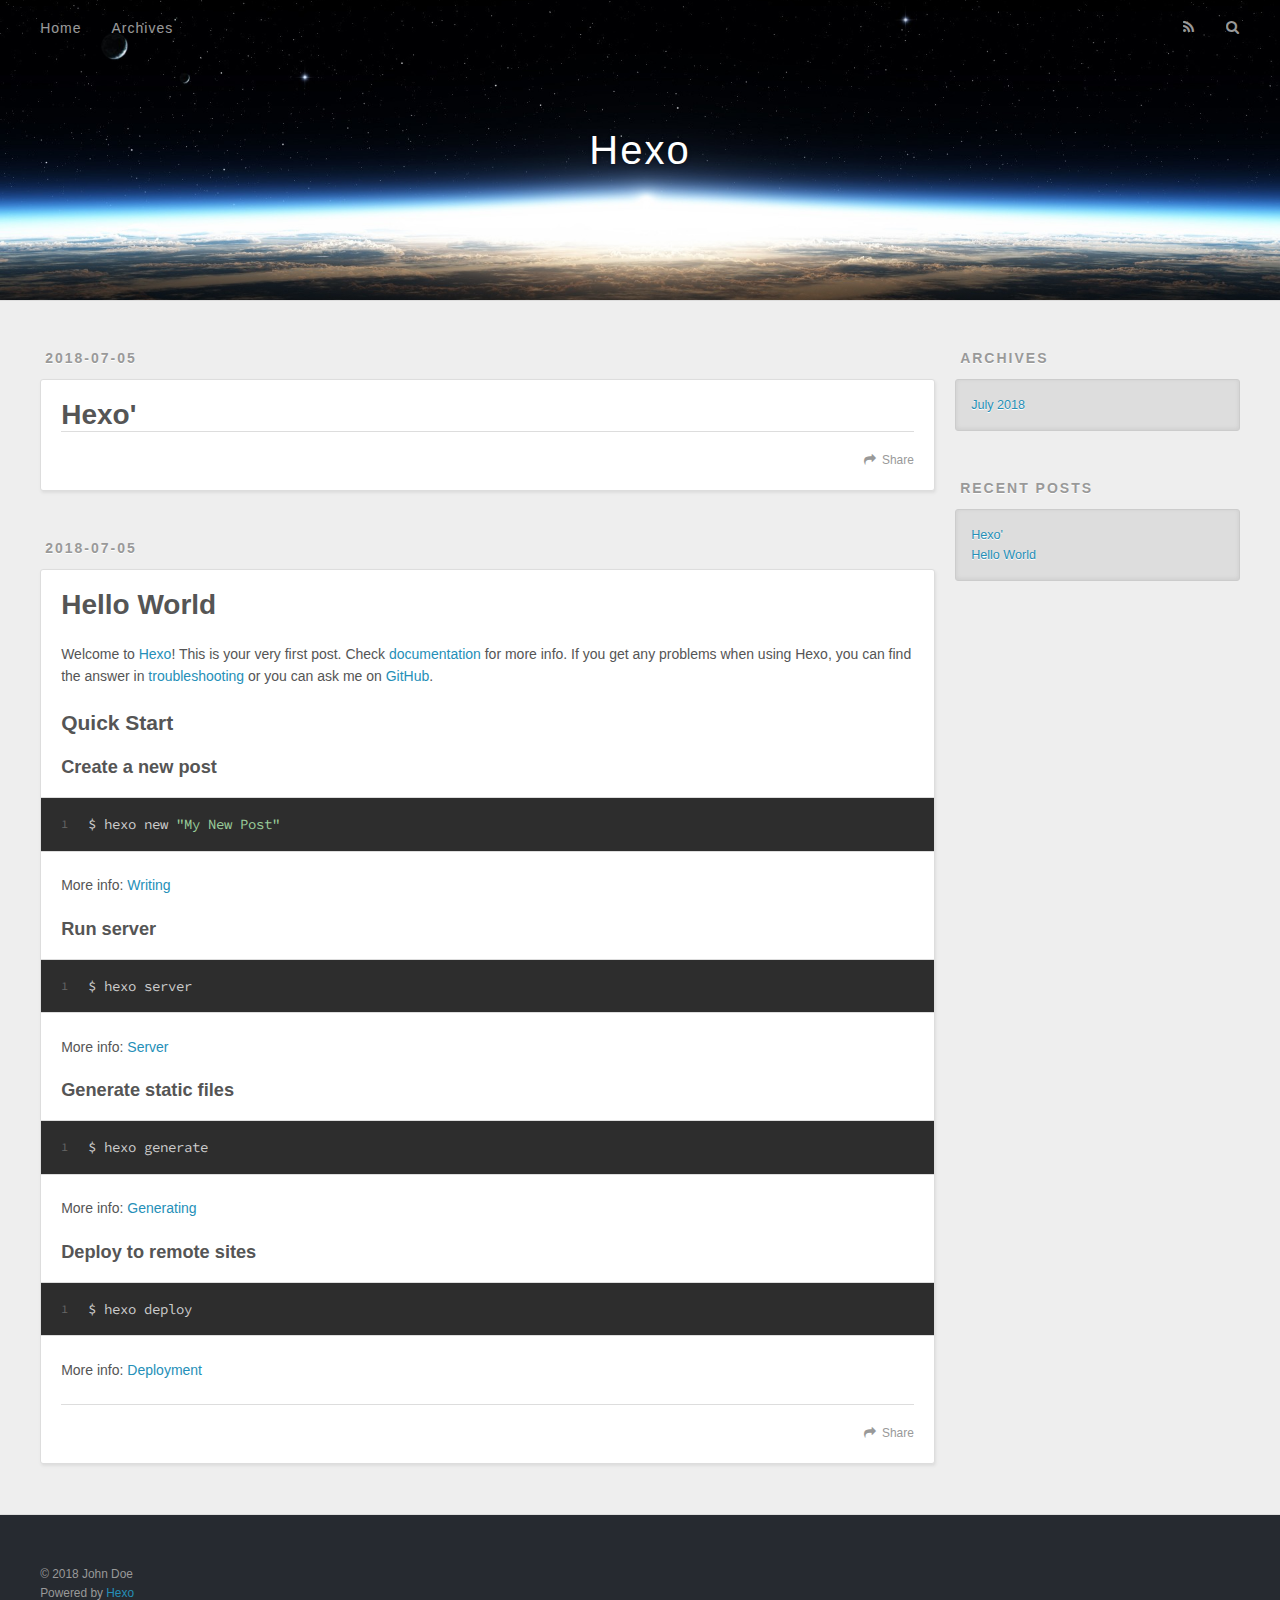
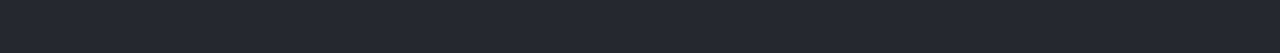
==== index.html @ 0a13721b "Site updated: 2018-07-05 21:11:18" ====
<!DOCTYPE html>
<html>
<head>
  <meta charset="utf-8">
  

  
  <title>Hexo</title>
  <meta name="viewport" content="width=device-width, initial-scale=1, maximum-scale=1">
  <meta property="og:type" content="website">
<meta property="og:title" content="Hexo">
<meta property="og:url" content="http://yoursite.com/index.html">
<meta property="og:site_name" content="Hexo">
<meta property="og:locale" content="default">
<meta name="twitter:card" content="summary">
<meta name="twitter:title" content="Hexo">
  
    <link rel="alternate" href="/atom.xml" title="Hexo" type="application/atom+xml">
  
  
    <link rel="icon" href="/favicon.png">
  
  
    <link href="//fonts.googleapis.com/css?family=Source+Code+Pro" rel="stylesheet" type="text/css">
  
  <link rel="stylesheet" href="/css/style.css">
</head>

<body>
  <div id="container">
    <div id="wrap">
      <header id="header">
  <div id="banner"></div>
  <div id="header-outer" class="outer">
    <div id="header-title" class="inner">
      <h1 id="logo-wrap">
        <a href="/" id="logo">Hexo</a>
      </h1>
      
    </div>
    <div id="header-inner" class="inner">
      <nav id="main-nav">
        <a id="main-nav-toggle" class="nav-icon"></a>
        
          <a class="main-nav-link" href="/">Home</a>
        
          <a class="main-nav-link" href="/archives">Archives</a>
        
      </nav>
      <nav id="sub-nav">
        
          <a id="nav-rss-link" class="nav-icon" href="/atom.xml" title="RSS Feed"></a>
        
        <a id="nav-search-btn" class="nav-icon" title="Search"></a>
      </nav>
      <div id="search-form-wrap">
        <form action="//google.com/search" method="get" accept-charset="UTF-8" class="search-form"><input type="search" name="q" class="search-form-input" placeholder="Search"><button type="submit" class="search-form-submit">&#xF002;</button><input type="hidden" name="sitesearch" value="http://yoursite.com"></form>
      </div>
    </div>
  </div>
</header>
      <div class="outer">
        <section id="main">
  
    <article id="post-Hexo" class="article article-type-post" itemscope itemprop="blogPost">
  <div class="article-meta">
    <a href="/2018/07/05/Hexo/" class="article-date">
  <time datetime="2018-07-05T13:09:46.000Z" itemprop="datePublished">2018-07-05</time>
</a>
    
  </div>
  <div class="article-inner">
    
    
      <header class="article-header">
        
  
    <h1 itemprop="name">
      <a class="article-title" href="/2018/07/05/Hexo/">Hexo&#39;</a>
    </h1>
  

      </header>
    
    <div class="article-entry" itemprop="articleBody">
      
        
      
    </div>
    <footer class="article-footer">
      <a data-url="http://yoursite.com/2018/07/05/Hexo/" data-id="cjj8kkvcy0000gov7u6eir38h" class="article-share-link">Share</a>
      
      
    </footer>
  </div>
  
</article>


  
    <article id="post-hello-world" class="article article-type-post" itemscope itemprop="blogPost">
  <div class="article-meta">
    <a href="/2018/07/05/hello-world/" class="article-date">
  <time datetime="2018-07-05T12:55:35.483Z" itemprop="datePublished">2018-07-05</time>
</a>
    
  </div>
  <div class="article-inner">
    
    
      <header class="article-header">
        
  
    <h1 itemprop="name">
      <a class="article-title" href="/2018/07/05/hello-world/">Hello World</a>
    </h1>
  

      </header>
    
    <div class="article-entry" itemprop="articleBody">
      
        <p>Welcome to <a href="https://hexo.io/" target="_blank" rel="noopener">Hexo</a>! This is your very first post. Check <a href="https://hexo.io/docs/" target="_blank" rel="noopener">documentation</a> for more info. If you get any problems when using Hexo, you can find the answer in <a href="https://hexo.io/docs/troubleshooting.html" target="_blank" rel="noopener">troubleshooting</a> or you can ask me on <a href="https://github.com/hexojs/hexo/issues" target="_blank" rel="noopener">GitHub</a>.</p>
<h2 id="Quick-Start"><a href="#Quick-Start" class="headerlink" title="Quick Start"></a>Quick Start</h2><h3 id="Create-a-new-post"><a href="#Create-a-new-post" class="headerlink" title="Create a new post"></a>Create a new post</h3><figure class="highlight bash"><table><tr><td class="gutter"><pre><span class="line">1</span><br></pre></td><td class="code"><pre><span class="line">$ hexo new <span class="string">"My New Post"</span></span><br></pre></td></tr></table></figure>
<p>More info: <a href="https://hexo.io/docs/writing.html" target="_blank" rel="noopener">Writing</a></p>
<h3 id="Run-server"><a href="#Run-server" class="headerlink" title="Run server"></a>Run server</h3><figure class="highlight bash"><table><tr><td class="gutter"><pre><span class="line">1</span><br></pre></td><td class="code"><pre><span class="line">$ hexo server</span><br></pre></td></tr></table></figure>
<p>More info: <a href="https://hexo.io/docs/server.html" target="_blank" rel="noopener">Server</a></p>
<h3 id="Generate-static-files"><a href="#Generate-static-files" class="headerlink" title="Generate static files"></a>Generate static files</h3><figure class="highlight bash"><table><tr><td class="gutter"><pre><span class="line">1</span><br></pre></td><td class="code"><pre><span class="line">$ hexo generate</span><br></pre></td></tr></table></figure>
<p>More info: <a href="https://hexo.io/docs/generating.html" target="_blank" rel="noopener">Generating</a></p>
<h3 id="Deploy-to-remote-sites"><a href="#Deploy-to-remote-sites" class="headerlink" title="Deploy to remote sites"></a>Deploy to remote sites</h3><figure class="highlight bash"><table><tr><td class="gutter"><pre><span class="line">1</span><br></pre></td><td class="code"><pre><span class="line">$ hexo deploy</span><br></pre></td></tr></table></figure>
<p>More info: <a href="https://hexo.io/docs/deployment.html" target="_blank" rel="noopener">Deployment</a></p>

      
    </div>
    <footer class="article-footer">
      <a data-url="http://yoursite.com/2018/07/05/hello-world/" data-id="cjj8kkvd20001gov7nz9idw4c" class="article-share-link">Share</a>
      
      
    </footer>
  </div>
  
</article>


  


</section>
        
          <aside id="sidebar">
  
    

  
    

  
    
  
    
  <div class="widget-wrap">
    <h3 class="widget-title">Archives</h3>
    <div class="widget">
      <ul class="archive-list"><li class="archive-list-item"><a class="archive-list-link" href="/archives/2018/07/">July 2018</a></li></ul>
    </div>
  </div>


  
    
  <div class="widget-wrap">
    <h3 class="widget-title">Recent Posts</h3>
    <div class="widget">
      <ul>
        
          <li>
            <a href="/2018/07/05/Hexo/">Hexo&#39;</a>
          </li>
        
          <li>
            <a href="/2018/07/05/hello-world/">Hello World</a>
          </li>
        
      </ul>
    </div>
  </div>

  
</aside>
        
      </div>
      <footer id="footer">
  
  <div class="outer">
    <div id="footer-info" class="inner">
      &copy; 2018 John Doe<br>
      Powered by <a href="http://hexo.io/" target="_blank">Hexo</a>
    </div>
  </div>
</footer>
    </div>
    <nav id="mobile-nav">
  
    <a href="/" class="mobile-nav-link">Home</a>
  
    <a href="/archives" class="mobile-nav-link">Archives</a>
  
</nav>
    

<script src="//ajax.googleapis.com/ajax/libs/jquery/2.0.3/jquery.min.js"></script>


  <link rel="stylesheet" href="/fancybox/jquery.fancybox.css">
  <script src="/fancybox/jquery.fancybox.pack.js"></script>


<script src="/js/script.js"></script>



  </div>
</body>
</html>
---- css/style.css ----
body {
  width: 100%;
}
body:before,
body:after {
  content: "";
  display: table;
}
body:after {
  clear: both;
}
html,
body,
div,
span,
applet,
object,
iframe,
h1,
h2,
h3,
h4,
h5,
h6,
p,
blockquote,
pre,
a,
abbr,
acronym,
address,
big,
cite,
code,
del,
dfn,
em,
img,
ins,
kbd,
q,
s,
samp,
small,
strike,
strong,
sub,
sup,
tt,
var,
dl,
dt,
dd,
ol,
ul,
li,
fieldset,
form,
label,
legend,
table,
caption,
tbody,
tfoot,
thead,
tr,
th,
td {
  margin: 0;
  padding: 0;
  border: 0;
  outline: 0;
  font-weight: inherit;
  font-style: inherit;
  font-family: inherit;
  font-size: 100%;
  vertical-align: baseline;
}
body {
  line-height: 1;
  color: #000;
  background: #fff;
}
ol,
ul {
  list-style: none;
}
table {
  border-collapse: separate;
  border-spacing: 0;
  vertical-align: middle;
}
caption,
th,
td {
  text-align: left;
  font-weight: normal;
  vertical-align: middle;
}
a img {
  border: none;
}
input,
button {
  margin: 0;
  padding: 0;
}
input::-moz-focus-inner,
button::-moz-focus-inner {
  border: 0;
  padding: 0;
}
@font-face {
  font-family: FontAwesome;
  font-style: normal;
  font-weight: normal;
  src: url("fonts/fontawesome-webfont.eot?v=#4.0.3");
  src: url("fonts/fontawesome-webfont.eot?#iefix&v=#4.0.3") format("embedded-opentype"), url("fonts/fontawesome-webfont.woff?v=#4.0.3") format("woff"), url("fonts/fontawesome-webfont.ttf?v=#4.0.3") format("truetype"), url("fonts/fontawesome-webfont.svg#fontawesomeregular?v=#4.0.3") format("svg");
}
html,
body,
#container {
  height: 100%;
}
body {
  background: #eee;
  font: 14px -apple-system, BlinkMacSystemFont, "Segoe UI", "Roboto", "Oxygen", "Ubuntu", "Cantarell", "Fira Sans", "Droid Sans", "Helvetica Neue", sans-serif;
  -webkit-text-size-adjust: 100%;
}
.outer {
  max-width: 1220px;
  margin: 0 auto;
  padding: 0 20px;
}
.outer:before,
.outer:after {
  content: "";
  display: table;
}
.outer:after {
  clear: both;
}
.inner {
  display: inline;
  float: left;
  width: 98.33333333333333%;
  margin: 0 0.833333333333333%;
}
.left,
.alignleft {
  float: left;
}
.right,
.alignright {
  float: right;
}
.clear {
  clear: both;
}
#container {
  position: relative;
}
.mobile-nav-on {
  overflow: hidden;
}
#wrap {
  height: 100%;
  width: 100%;
  position: absolute;
  top: 0;
  left: 0;
  -webkit-transition: 0.2s ease-out;
  -moz-transition: 0.2s ease-out;
  -ms-transition: 0.2s ease-out;
  transition: 0.2s ease-out;
  z-index: 1;
  background: #eee;
}
.mobile-nav-on #wrap {
  left: 280px;
}
@media screen and (min-width: 768px) {
  #main {
    display: inline;
    float: left;
    width: 73.33333333333333%;
    margin: 0 0.833333333333333%;
  }
}
.article-date,
.article-category-link,
.archive-year,
.widget-title {
  text-decoration: none;
  text-transform: uppercase;
  letter-spacing: 2px;
  color: #999;
  margin-bottom: 1em;
  margin-left: 5px;
  line-height: 1em;
  text-shadow: 0 1px #fff;
  font-weight: bold;
}
.article-inner,
.archive-article-inner {
  background: #fff;
  -webkit-box-shadow: 1px 2px 3px #ddd;
  box-shadow: 1px 2px 3px #ddd;
  border: 1px solid #ddd;
  border-radius: 3px;
}
.article-entry h1,
.widget h1 {
  font-size: 2em;
}
.article-entry h2,
.widget h2 {
  font-size: 1.5em;
}
.article-entry h3,
.widget h3 {
  font-size: 1.3em;
}
.article-entry h4,
.widget h4 {
  font-size: 1.2em;
}
.article-entry h5,
.widget h5 {
  font-size: 1em;
}
.article-entry h6,
.widget h6 {
  font-size: 1em;
  color: #999;
}
.article-entry hr,
.widget hr {
  border: 1px dashed #ddd;
}
.article-entry strong,
.widget strong {
  font-weight: bold;
}
.article-entry em,
.widget em,
.article-entry cite,
.widget cite {
  font-style: italic;
}
.article-entry sup,
.widget sup,
.article-entry sub,
.widget sub {
  font-size: 0.75em;
  line-height: 0;
  position: relative;
  vertical-align: baseline;
}
.article-entry sup,
.widget sup {
  top: -0.5em;
}
.article-entry sub,
.widget sub {
  bottom: -0.2em;
}
.article-entry small,
.widget small {
  font-size: 0.85em;
}
.article-entry acronym,
.widget acronym,
.article-entry abbr,
.widget abbr {
  border-bottom: 1px dotted;
}
.article-entry ul,
.widget ul,
.article-entry ol,
.widget ol,
.article-entry dl,
.widget dl {
  margin: 0 20px;
  line-height: 1.6em;
}
.article-entry ul ul,
.widget ul ul,
.article-entry ol ul,
.widget ol ul,
.article-entry ul ol,
.widget ul ol,
.article-entry ol ol,
.widget ol ol {
  margin-top: 0;
  margin-bottom: 0;
}
.article-entry ul,
.widget ul {
  list-style: disc;
}
.article-entry ol,
.widget ol {
  list-style: decimal;
}
.article-entry dt,
.widget dt {
  font-weight: bold;
}
#header {
  height: 300px;
  position: relative;
  border-bottom: 1px solid #ddd;
}
#header:before,
#header:after {
  content: "";
  position: absolute;
  left: 0;
  right: 0;
  height: 40px;
}
#header:before {
  top: 0;
  background: -webkit-linear-gradient(rgba(0,0,0,0.2), transparent);
  background: -moz-linear-gradient(rgba(0,0,0,0.2), transparent);
  background: -ms-linear-gradient(rgba(0,0,0,0.2), transparent);
  background: linear-gradient(rgba(0,0,0,0.2), transparent);
}
#header:after {
  bottom: 0;
  background: -webkit-linear-gradient(transparent, rgba(0,0,0,0.2));
  background: -moz-linear-gradient(transparent, rgba(0,0,0,0.2));
  background: -ms-linear-gradient(transparent, rgba(0,0,0,0.2));
  background: linear-gradient(transparent, rgba(0,0,0,0.2));
}
#header-outer {
  height: 100%;
  position: relative;
}
#header-inner {
  position: relative;
  overflow: hidden;
}
#banner {
  position: absolute;
  top: 0;
  left: 0;
  width: 100%;
  height: 100%;
  background: url("images/banner.jpg") center #000;
  -webkit-background-size: cover;
  -moz-background-size: cover;
  background-size: cover;
  z-index: -1;
}
#header-title {
  text-align: center;
  height: 40px;
  position: absolute;
  top: 50%;
  left: 0;
  margin-top: -20px;
}
#logo,
#subtitle {
  text-decoration: none;
  color: #fff;
  font-weight: 300;
  text-shadow: 0 1px 4px rgba(0,0,0,0.3);
}
#logo {
  font-size: 40px;
  line-height: 40px;
  letter-spacing: 2px;
}
#subtitle {
  font-size: 16px;
  line-height: 16px;
  letter-spacing: 1px;
}
#subtitle-wrap {
  margin-top: 16px;
}
#main-nav {
  float: left;
  margin-left: -15px;
}
.nav-icon,
.main-nav-link {
  float: left;
  color: #fff;
  opacity: 0.6;
  text-decoration: none;
  text-shadow: 0 1px rgba(0,0,0,0.2);
  -webkit-transition: opacity 0.2s;
  -moz-transition: opacity 0.2s;
  -ms-transition: opacity 0.2s;
  transition: opacity 0.2s;
  display: block;
  padding: 20px 15px;
}
.nav-icon:hover,
.main-nav-link:hover {
  opacity: 1;
}
.nav-icon {
  font-family: FontAwesome;
  text-align: center;
  font-size: 14px;
  width: 14px;
  height: 14px;
  padding: 20px 15px;
  position: relative;
  cursor: pointer;
}
.main-nav-link {
  font-weight: 300;
  letter-spacing: 1px;
}
@media screen and (max-width: 479px) {
  .main-nav-link {
    display: none;
  }
}
#main-nav-toggle {
  display: none;
}
#main-nav-toggle:before {
  content: "\f0c9";
}
@media screen and (max-width: 479px) {
  #main-nav-toggle {
    display: block;
  }
}
#sub-nav {
  float: right;
  margin-right: -15px;
}
#nav-rss-link:before {
  content: "\f09e";
}
#nav-search-btn:before {
  content: "\f002";
}
#search-form-wrap {
  position: absolute;
  top: 15px;
  width: 150px;
  height: 30px;
  right: -150px;
  opacity: 0;
  -webkit-transition: 0.2s ease-out;
  -moz-transition: 0.2s ease-out;
  -ms-transition: 0.2s ease-out;
  transition: 0.2s ease-out;
}
#search-form-wrap.on {
  opacity: 1;
  right: 0;
}
@media screen and (max-width: 479px) {
  #search-form-wrap {
    width: 100%;
    right: -100%;
  }
}
.search-form {
  position: absolute;
  top: 0;
  left: 0;
  right: 0;
  background: #fff;
  padding: 5px 15px;
  border-radius: 15px;
  -webkit-box-shadow: 0 0 10px rgba(0,0,0,0.3);
  box-shadow: 0 0 10px rgba(0,0,0,0.3);
}
.search-form-input {
  border: none;
  background: none;
  color: #555;
  width: 100%;
  font: 13px -apple-system, BlinkMacSystemFont, "Segoe UI", "Roboto", "Oxygen", "Ubuntu", "Cantarell", "Fira Sans", "Droid Sans", "Helvetica Neue", sans-serif;
  outline: none;
}
.search-form-input::-webkit-search-results-decoration,
.search-form-input::-webkit-search-cancel-button {
  -webkit-appearance: none;
}
.search-form-submit {
  position: absolute;
  top: 50%;
  right: 10px;
  margin-top: -7px;
  font: 13px FontAwesome;
  border: none;
  background: none;
  color: #bbb;
  cursor: pointer;
}
.search-form-submit:hover,
.search-form-submit:focus {
  color: #777;
}
.article {
  margin: 50px 0;
}
.article-inner {
  overflow: hidden;
}
.article-meta:before,
.article-meta:after {
  content: "";
  display: table;
}
.article-meta:after {
  clear: both;
}
.article-date {
  float: left;
}
.article-category {
  float: left;
  line-height: 1em;
  color: #ccc;
  text-shadow: 0 1px #fff;
  margin-left: 8px;
}
.article-category:before {
  content: "\2022";
}
.article-category-link {
  margin: 0 12px 1em;
}
.article-header {
  padding: 20px 20px 0;
}
.article-title {
  text-decoration: none;
  font-size: 2em;
  font-weight: bold;
  color: #555;
  line-height: 1.1em;
  -webkit-transition: color 0.2s;
  -moz-transition: color 0.2s;
  -ms-transition: color 0.2s;
  transition: color 0.2s;
}
a.article-title:hover {
  color: #258fb8;
}
.article-entry {
  color: #555;
  padding: 0 20px;
}
.article-entry:before,
.article-entry:after {
  content: "";
  display: table;
}
.article-entry:after {
  clear: both;
}
.article-entry p,
.article-entry table {
  line-height: 1.6em;
  margin: 1.6em 0;
}
.article-entry h1,
.article-entry h2,
.article-entry h3,
.article-entry h4,
.article-entry h5,
.article-entry h6 {
  font-weight: bold;
}
.article-entry h1,
.article-entry h2,
.article-entry h3,
.article-entry h4,
.article-entry h5,
.article-entry h6 {
  line-height: 1.1em;
  margin: 1.1em 0;
}
.article-entry a {
  color: #258fb8;
  text-decoration: none;
}
.article-entry a:hover {
  text-decoration: underline;
}
.article-entry ul,
.article-entry ol,
.article-entry dl {
  margin-top: 1.6em;
  margin-bottom: 1.6em;
}
.article-entry img,
.article-entry video {
  max-width: 100%;
  height: auto;
  display: block;
  margin: auto;
}
.article-entry iframe {
  border: none;
}
.article-entry table {
  width: 100%;
  border-collapse: collapse;
  border-spacing: 0;
}
.article-entry th {
  font-weight: bold;
  border-bottom: 3px solid #ddd;
  padding-bottom: 0.5em;
}
.article-entry td {
  border-bottom: 1px solid #ddd;
  padding: 10px 0;
}
.article-entry blockquote {
  font-family: Georgia, "Times New Roman", serif;
  font-size: 1.4em;
  margin: 1.6em 20px;
  text-align: center;
}
.article-entry blockquote footer {
  font-size: 14px;
  margin: 1.6em 0;
  font-family: -apple-system, BlinkMacSystemFont, "Segoe UI", "Roboto", "Oxygen", "Ubuntu", "Cantarell", "Fira Sans", "Droid Sans", "Helvetica Neue", sans-serif;
}
.article-entry blockquote footer cite:before {
  content: "—";
  padding: 0 0.5em;
}
.article-entry .pullquote {
  text-align: left;
  width: 45%;
  margin: 0;
}
.article-entry .pullquote.left {
  margin-left: 0.5em;
  margin-right: 1em;
}
.article-entry .pullquote.right {
  margin-right: 0.5em;
  margin-left: 1em;
}
.article-entry .caption {
  color: #999;
  display: block;
  font-size: 0.9em;
  margin-top: 0.5em;
  position: relative;
  text-align: center;
}
.article-entry .video-container {
  position: relative;
  padding-top: 56.25%;
  height: 0;
  overflow: hidden;
}
.article-entry .video-container iframe,
.article-entry .video-container object,
.article-entry .video-container embed {
  position: absolute;
  top: 0;
  left: 0;
  width: 100%;
  height: 100%;
  margin-top: 0;
}
.article-more-link a {
  display: inline-block;
  line-height: 1em;
  padding: 6px 15px;
  border-radius: 15px;
  background: #eee;
  color: #999;
  text-shadow: 0 1px #fff;
  text-decoration: none;
}
.article-more-link a:hover {
  background: #258fb8;
  color: #fff;
  text-decoration: none;
  text-shadow: 0 1px #1e7293;
}
.article-footer {
  font-size: 0.85em;
  line-height: 1.6em;
  border-top: 1px solid #ddd;
  padding-top: 1.6em;
  margin: 0 20px 20px;
}
.article-footer:before,
.article-footer:after {
  content: "";
  display: table;
}
.article-footer:after {
  clear: both;
}
.article-footer a {
  color: #999;
  text-decoration: none;
}
.article-footer a:hover {
  color: #555;
}
.article-tag-list-item {
  float: left;
  margin-right: 10px;
}
.article-tag-list-link:before {
  content: "#";
}
.article-comment-link {
  float: right;
}
.article-comment-link:before {
  content: "\f075";
  font-family: FontAwesome;
  padding-right: 8px;
}
.article-share-link {
  cursor: pointer;
  float: right;
  margin-left: 20px;
}
.article-share-link:before {
  content: "\f064";
  font-family: FontAwesome;
  padding-right: 6px;
}
#article-nav {
  position: relative;
}
#article-nav:before,
#article-nav:after {
  content: "";
  display: table;
}
#article-nav:after {
  clear: both;
}
@media screen and (min-width: 768px) {
  #article-nav {
    margin: 50px 0;
  }
  #article-nav:before {
    width: 8px;
    height: 8px;
    position: absolute;
    top: 50%;
    left: 50%;
    margin-top: -4px;
    margin-left: -4px;
    content: "";
    border-radius: 50%;
    background: #ddd;
    -webkit-box-shadow: 0 1px 2px #fff;
    box-shadow: 0 1px 2px #fff;
  }
}
.article-nav-link-wrap {
  text-decoration: none;
  text-shadow: 0 1px #fff;
  color: #999;
  -webkit-box-sizing: border-box;
  -moz-box-sizing: border-box;
  box-sizing: border-box;
  margin-top: 50px;
  text-align: center;
  display: block;
}
.article-nav-link-wrap:hover {
  color: #555;
}
@media screen and (min-width: 768px) {
  .article-nav-link-wrap {
    width: 50%;
    margin-top: 0;
  }
}
@media screen and (min-width: 768px) {
  #article-nav-newer {
    float: left;
    text-align: right;
    padding-right: 20px;
  }
}
@media screen and (min-width: 768px) {
  #article-nav-older {
    float: right;
    text-align: left;
    padding-left: 20px;
  }
}
.article-nav-caption {
  text-transform: uppercase;
  letter-spacing: 2px;
  color: #ddd;
  line-height: 1em;
  font-weight: bold;
}
#article-nav-newer .article-nav-caption {
  margin-right: -2px;
}
.article-nav-title {
  font-size: 0.85em;
  line-height: 1.6em;
  margin-top: 0.5em;
}
.article-share-box {
  position: absolute;
  display: none;
  background: #fff;
  -webkit-box-shadow: 1px 2px 10px rgba(0,0,0,0.2);
  box-shadow: 1px 2px 10px rgba(0,0,0,0.2);
  border-radius: 3px;
  margin-left: -145px;
  overflow: hidden;
  z-index: 1;
}
.article-share-box.on {
  display: block;
}
.article-share-input {
  width: 100%;
  background: none;
  -webkit-box-sizing: border-box;
  -moz-box-sizing: border-box;
  box-sizing: border-box;
  font: 14px -apple-system, BlinkMacSystemFont, "Segoe UI", "Roboto", "Oxygen", "Ubuntu", "Cantarell", "Fira Sans", "Droid Sans", "Helvetica Neue", sans-serif;
  padding: 0 15px;
  color: #555;
  outline: none;
  border: 1px solid #ddd;
  border-radius: 3px 3px 0 0;
  height: 36px;
  line-height: 36px;
}
.article-share-links {
  background: #eee;
}
.article-share-links:before,
.article-share-links:after {
  content: "";
  display: table;
}
.article-share-links:after {
  clear: both;
}
.article-share-twitter,
.article-share-facebook,
.article-share-pinterest,
.article-share-google {
  width: 50px;
  height: 36px;
  display: block;
  float: left;
  position: relative;
  color: #999;
  text-shadow: 0 1px #fff;
}
.article-share-twitter:before,
.article-share-facebook:before,
.article-share-pinterest:before,
.article-share-google:before {
  font-size: 20px;
  font-family: FontAwesome;
  width: 20px;
  height: 20px;
  position: absolute;
  top: 50%;
  left: 50%;
  margin-top: -10px;
  margin-left: -10px;
  text-align: center;
}
.article-share-twitter:hover,
.article-share-facebook:hover,
.article-share-pinterest:hover,
.article-share-google:hover {
  color: #fff;
}
.article-share-twitter:before {
  content: "\f099";
}
.article-share-twitter:hover {
  background: #00aced;
  text-shadow: 0 1px #008abe;
}
.article-share-facebook:before {
  content: "\f09a";
}
.article-share-facebook:hover {
  background: #3b5998;
  text-shadow: 0 1px #2f477a;
}
.article-share-pinterest:before {
  content: "\f0d2";
}
.article-share-pinterest:hover {
  background: #cb2027;
  text-shadow: 0 1px #a21a1f;
}
.article-share-google:before {
  content: "\f0d5";
}
.article-share-google:hover {
  background: #dd4b39;
  text-shadow: 0 1px #be3221;
}
.article-gallery {
  background: #000;
  position: relative;
}
.article-gallery-photos {
  position: relative;
  overflow: hidden;
}
.article-gallery-img {
  display: none;
  max-width: 100%;
}
.article-gallery-img:first-child {
  display: block;
}
.article-gallery-img.loaded {
  position: absolute;
  display: block;
}
.article-gallery-img img {
  display: block;
  max-width: 100%;
  margin: 0 auto;
}
#comments {
  background: #fff;
  -webkit-box-shadow: 1px 2px 3px #ddd;
  box-shadow: 1px 2px 3px #ddd;
  padding: 20px;
  border: 1px solid #ddd;
  border-radius: 3px;
  margin: 50px 0;
}
#comments a {
  color: #258fb8;
}
.archives-wrap {
  margin: 50px 0;
}
.archives:before,
.archives:after {
  content: "";
  display: table;
}
.archives:after {
  clear: both;
}
.archive-year-wrap {
  margin-bottom: 1em;
}
.archives {
  -webkit-column-gap: 10px;
  -moz-column-gap: 10px;
  column-gap: 10px;
}
@media screen and (min-width: 480px) and (max-width: 767px) {
  .archives {
    -webkit-column-count: 2;
    -moz-column-count: 2;
    column-count: 2;
  }
}
@media screen and (min-width: 768px) {
  .archives {
    -webkit-column-count: 3;
    -moz-column-count: 3;
    column-count: 3;
  }
}
.archive-article {
  -webkit-column-break-inside: avoid;
  page-break-inside: avoid;
  overflow: hidden;
  break-inside: avoid-column;
}
.archive-article-inner {
  padding: 10px;
  margin-bottom: 15px;
}
.archive-article-title {
  text-decoration: none;
  font-weight: bold;
  color: #555;
  -webkit-transition: color 0.2s;
  -moz-transition: color 0.2s;
  -ms-transition: color 0.2s;
  transition: color 0.2s;
  line-height: 1.6em;
}
.archive-article-title:hover {
  color: #258fb8;
}
.archive-article-footer {
  margin-top: 1em;
}
.archive-article-date {
  color: #999;
  text-decoration: none;
  font-size: 0.85em;
  line-height: 1em;
  margin-bottom: 0.5em;
  display: block;
}
#page-nav {
  margin: 50px auto;
  background: #fff;
  -webkit-box-shadow: 1px 2px 3px #ddd;
  box-shadow: 1px 2px 3px #ddd;
  border: 1px solid #ddd;
  border-radius: 3px;
  text-align: center;
  color: #999;
  overflow: hidden;
}
#page-nav:before,
#page-nav:after {
  content: "";
  display: table;
}
#page-nav:after {
  clear: both;
}
#page-nav a,
#page-nav span {
  padding: 10px 20px;
  line-height: 1;
  height: 2ex;
}
#page-nav a {
  color: #999;
  text-decoration: none;
}
#page-nav a:hover {
  background: #999;
  color: #fff;
}
#page-nav .prev {
  float: left;
}
#page-nav .next {
  float: right;
}
#page-nav .page-number {
  display: inline-block;
}
@media screen and (max-width: 479px) {
  #page-nav .page-number {
    display: none;
  }
}
#page-nav .current {
  color: #555;
  font-weight: bold;
}
#page-nav .space {
  color: #ddd;
}
#footer {
  background: #262a30;
  padding: 50px 0;
  border-top: 1px solid #ddd;
  color: #999;
}
#footer a {
  color: #258fb8;
  text-decoration: none;
}
#footer a:hover {
  text-decoration: underline;
}
#footer-info {
  line-height: 1.6em;
  font-size: 0.85em;
}
.article-entry pre,
.article-entry .highlight {
  background: #2d2d2d;
  margin: 0 -20px;
  padding: 15px 20px;
  border-style: solid;
  border-color: #ddd;
  border-width: 1px 0;
  overflow: auto;
  color: #ccc;
  line-height: 22.400000000000002px;
}
.article-entry .highlight .gutter pre,
.article-entry .gist .gist-file .gist-data .line-numbers {
  color: #666;
  font-size: 0.85em;
}
.article-entry pre,
.article-entry code {
  font-family: "Source Code Pro", Consolas, Monaco, Menlo, Consolas, monospace;
}
.article-entry code {
  background: #eee;
  text-shadow: 0 1px #fff;
  padding: 0 0.3em;
}
.article-entry pre code {
  background: none;
  text-shadow: none;
  padding: 0;
}
.article-entry .highlight pre {
  border: none;
  margin: 0;
  padding: 0;
}
.article-entry .highlight table {
  margin: 0;
  width: auto;
}
.article-entry .highlight td {
  border: none;
  padding: 0;
}
.article-entry .highlight figcaption {
  font-size: 0.85em;
  color: #999;
  line-height: 1em;
  margin-bottom: 1em;
}
.article-entry .highlight figcaption:before,
.article-entry .highlight figcaption:after {
  content: "";
  display: table;
}
.article-entry .highlight figcaption:after {
  clear: both;
}
.article-entry .highlight figcaption a {
  float: right;
}
.article-entry .highlight .gutter pre {
  text-align: right;
  padding-right: 20px;
}
.article-entry .highlight .line {
  height: 22.400000000000002px;
}
.article-entry .highlight .line.marked {
  background: #515151;
}
.article-entry .gist {
  margin: 0 -20px;
  border-style: solid;
  border-color: #ddd;
  border-width: 1px 0;
  background: #2d2d2d;
  padding: 15px 20px 15px 0;
}
.article-entry .gist .gist-file {
  border: none;
  font-family: "Source Code Pro", Consolas, Monaco, Menlo, Consolas, monospace;
  margin: 0;
}
.article-entry .gist .gist-file .gist-data {
  background: none;
  border: none;
}
.article-entry .gist .gist-file .gist-data .line-numbers {
  background: none;
  border: none;
  padding: 0 20px 0 0;
}
.article-entry .gist .gist-file .gist-data .line-data {
  padding: 0 !important;
}
.article-entry .gist .gist-file .highlight {
  margin: 0;
  padding: 0;
  border: none;
}
.article-entry .gist .gist-file .gist-meta {
  background: #2d2d2d;
  color: #999;
  font: 0.85em -apple-system, BlinkMacSystemFont, "Segoe UI", "Roboto", "Oxygen", "Ubuntu", "Cantarell", "Fira Sans", "Droid Sans", "Helvetica Neue", sans-serif;
  text-shadow: 0 0;
  padding: 0;
  margin-top: 1em;
  margin-left: 20px;
}
.article-entry .gist .gist-file .gist-meta a {
  color: #258fb8;
  font-weight: normal;
}
.article-entry .gist .gist-file .gist-meta a:hover {
  text-decoration: underline;
}
pre .comment,
pre .title {
  color: #999;
}
pre .variable,
pre .attribute,
pre .tag,
pre .regexp,
pre .ruby .constant,
pre .xml .tag .title,
pre .xml .pi,
pre .xml .doctype,
pre .html .doctype,
pre .css .id,
pre .css .class,
pre .css .pseudo {
  color: #f2777a;
}
pre .number,
pre .preprocessor,
pre .built_in,
pre .literal,
pre .params,
pre .constant {
  color: #f99157;
}
pre .class,
pre .ruby .class .title,
pre .css .rules .attribute {
  color: #9c9;
}
pre .string,
pre .value,
pre .inheritance,
pre .header,
pre .ruby .symbol,
pre .xml .cdata {
  color: #9c9;
}
pre .css .hexcolor {
  color: #6cc;
}
pre .function,
pre .python .decorator,
pre .python .title,
pre .ruby .function .title,
pre .ruby .title .keyword,
pre .perl .sub,
pre .javascript .title,
pre .coffeescript .title {
  color: #69c;
}
pre .keyword,
pre .javascript .function {
  color: #c9c;
}
@media screen and (max-width: 479px) {
  #mobile-nav {
    position: absolute;
    top: 0;
    left: 0;
    width: 280px;
    height: 100%;
    background: #191919;
    border-right: 1px solid #fff;
  }
}
@media screen and (max-width: 479px) {
  .mobile-nav-link {
    display: block;
    color: #999;
    text-decoration: none;
    padding: 15px 20px;
    font-weight: bold;
  }
  .mobile-nav-link:hover {
    color: #fff;
  }
}
@media screen and (min-width: 768px) {
  #sidebar {
    display: inline;
    float: left;
    width: 23.333333333333332%;
    margin: 0 0.833333333333333%;
  }
}
.widget-wrap {
  margin: 50px 0;
}
.widget {
  color: #777;
  text-shadow: 0 1px #fff;
  background: #ddd;
  -webkit-box-shadow: 0 -1px 4px #ccc inset;
  box-shadow: 0 -1px 4px #ccc inset;
  border: 1px solid #ccc;
  padding: 15px;
  border-radius: 3px;
}
.widget a {
  color: #258fb8;
  text-decoration: none;
}
.widget a:hover {
  text-decoration: underline;
}
.widget ul ul,
.widget ol ul,
.widget dl ul,
.widget ul ol,
.widget ol ol,
.widget dl ol,
.widget ul dl,
.widget ol dl,
.widget dl dl {
  margin-left: 15px;
  list-style: disc;
}
.widget {
  line-height: 1.6em;
  word-wrap: break-word;
  font-size: 0.9em;
}
.widget ul,
.widget ol {
  list-style: none;
  margin: 0;
}
.widget ul ul,
.widget ol ul,
.widget ul ol,
.widget ol ol {
  margin: 0 20px;
}
.widget ul ul,
.widget ol ul {
  list-style: disc;
}
.widget ul ol,
.widget ol ol {
  list-style: decimal;
}
.category-list-count,
.tag-list-count,
.archive-list-count {
  padding-left: 5px;
  color: #999;
  font-size: 0.85em;
}
.category-list-count:before,
.tag-list-count:before,
.archive-list-count:before {
  content: "(";
}
.category-list-count:after,
.tag-list-count:after,
.archive-list-count:after {
  content: ")";
}
.tagcloud a {
  margin-right: 5px;
  display: inline-block;
}
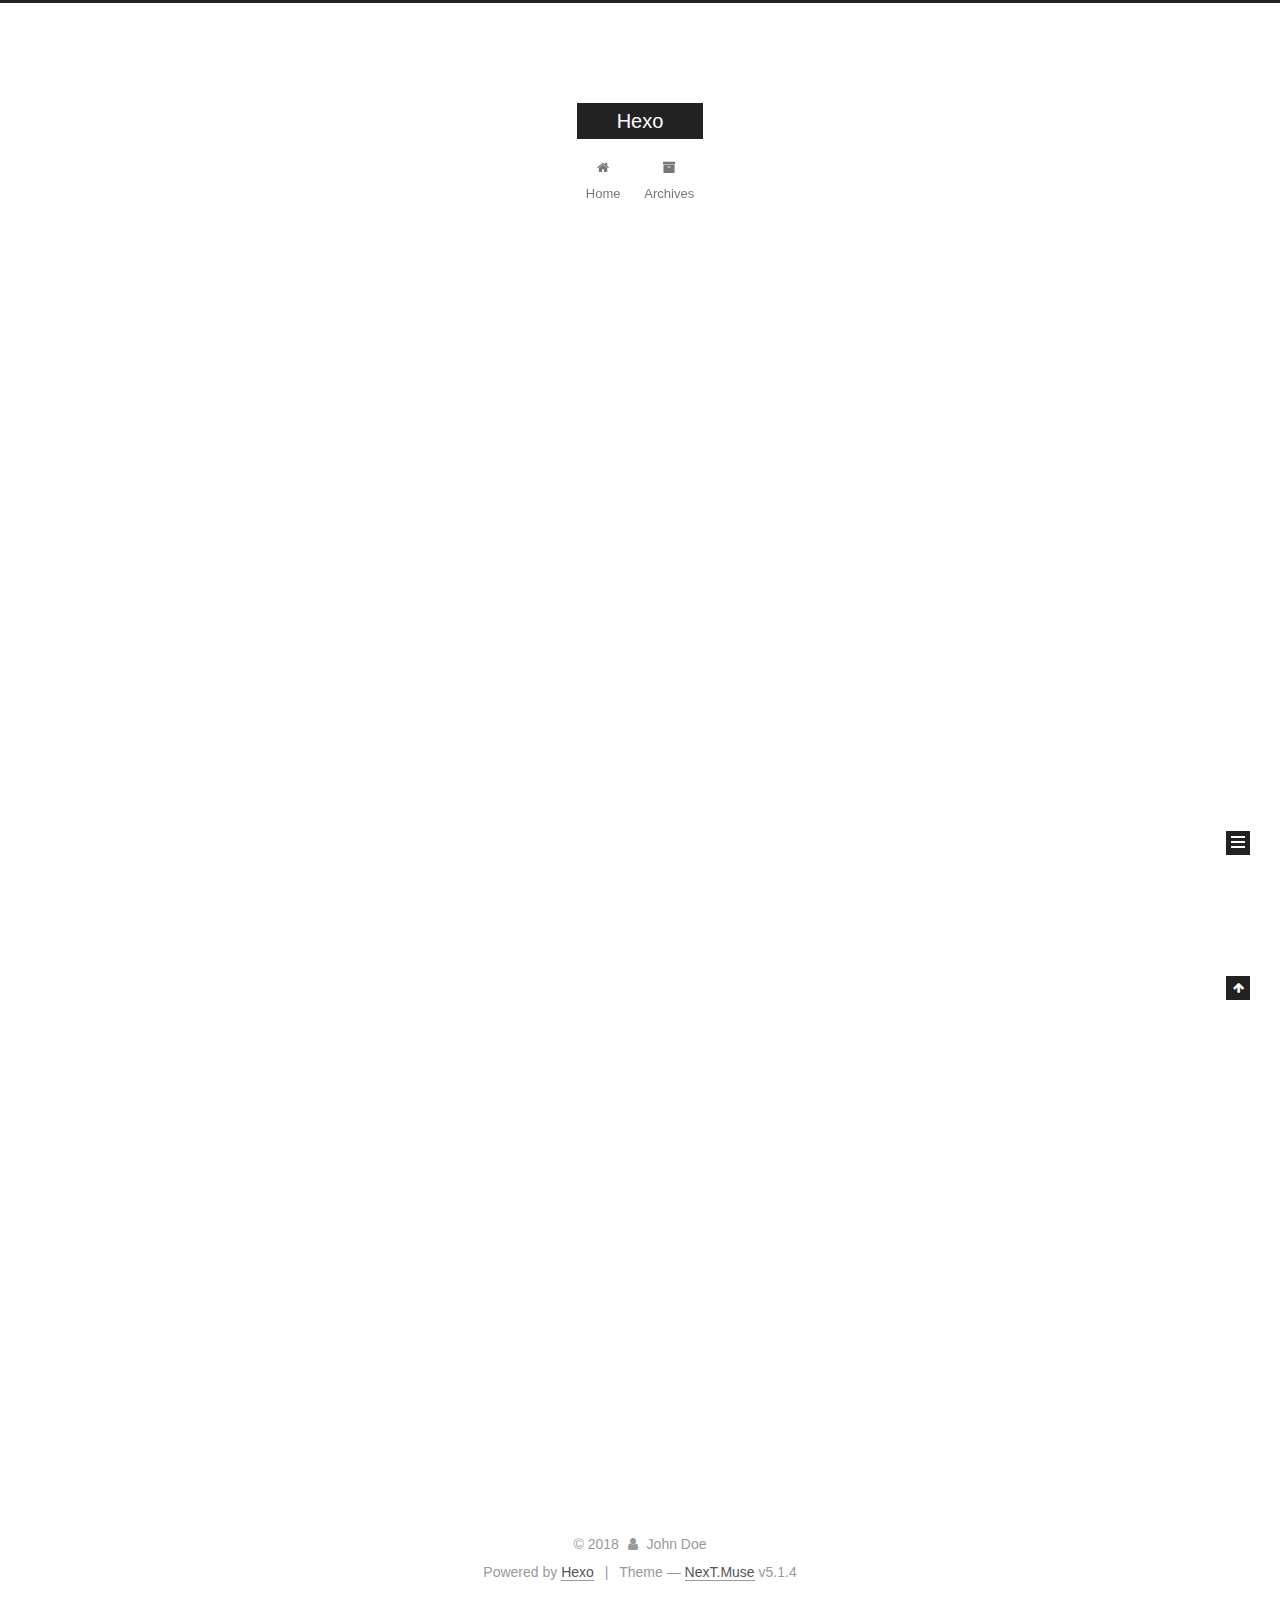
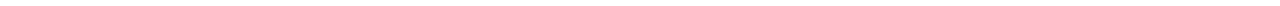
==== commit 6146e25c: "Site updated: 2018-07-06 07:19:17" ====
--- a/index.html
+++ b/index.html
@@ -1,126 +1,425 @@
 <!DOCTYPE html>
-<html>
+
+
+
+  
+
+
+<html class="theme-next muse use-motion" lang="">
 <head>
-  <meta charset="utf-8">
-  
-
-  
-  <title>Hexo</title>
-  <meta name="viewport" content="width=device-width, initial-scale=1, maximum-scale=1">
-  <meta property="og:type" content="website">
+  <meta charset="UTF-8"/>
+<meta http-equiv="X-UA-Compatible" content="IE=edge" />
+<meta name="viewport" content="width=device-width, initial-scale=1, maximum-scale=1"/>
+<meta name="theme-color" content="#222">
+
+
+
+
+
+
+
+
+
+<meta http-equiv="Cache-Control" content="no-transform" />
+<meta http-equiv="Cache-Control" content="no-siteapp" />
+
+
+
+
+
+
+
+
+
+
+
+
+
+
+
+
+  
+  
+  <link href="/lib/fancybox/source/jquery.fancybox.css?v=2.1.5" rel="stylesheet" type="text/css" />
+
+
+
+
+
+
+
+<link href="/lib/font-awesome/css/font-awesome.min.css?v=4.6.2" rel="stylesheet" type="text/css" />
+
+<link href="/css/main.css?v=5.1.4" rel="stylesheet" type="text/css" />
+
+
+  <link rel="apple-touch-icon" sizes="180x180" href="/images/apple-touch-icon-next.png?v=5.1.4">
+
+
+  <link rel="icon" type="image/png" sizes="32x32" href="/images/favicon-32x32-next.png?v=5.1.4">
+
+
+  <link rel="icon" type="image/png" sizes="16x16" href="/images/favicon-16x16-next.png?v=5.1.4">
+
+
+  <link rel="mask-icon" href="/images/logo.svg?v=5.1.4" color="#222">
+
+
+
+
+
+  <meta name="keywords" content="Hexo, NexT" />
+
+
+
+
+
+
+
+
+
+
+<meta property="og:type" content="website">
 <meta property="og:title" content="Hexo">
 <meta property="og:url" content="http://yoursite.com/index.html">
 <meta property="og:site_name" content="Hexo">
 <meta property="og:locale" content="default">
 <meta name="twitter:card" content="summary">
 <meta name="twitter:title" content="Hexo">
-  
-    <link rel="alternate" href="/atom.xml" title="Hexo" type="application/atom+xml">
-  
-  
-    <link rel="icon" href="/favicon.png">
-  
-  
-    <link href="//fonts.googleapis.com/css?family=Source+Code+Pro" rel="stylesheet" type="text/css">
-  
-  <link rel="stylesheet" href="/css/style.css">
+
+
+
+<script type="text/javascript" id="hexo.configurations">
+  var NexT = window.NexT || {};
+  var CONFIG = {
+    root: '/',
+    scheme: 'Muse',
+    version: '5.1.4',
+    sidebar: {"position":"left","display":"post","offset":12,"b2t":false,"scrollpercent":false,"onmobile":false},
+    fancybox: true,
+    tabs: true,
+    motion: {"enable":true,"async":false,"transition":{"post_block":"fadeIn","post_header":"slideDownIn","post_body":"slideDownIn","coll_header":"slideLeftIn","sidebar":"slideUpIn"}},
+    duoshuo: {
+      userId: '0',
+      author: 'Author'
+    },
+    algolia: {
+      applicationID: '',
+      apiKey: '',
+      indexName: '',
+      hits: {"per_page":10},
+      labels: {"input_placeholder":"Search for Posts","hits_empty":"We didn't find any results for the search: ${query}","hits_stats":"${hits} results found in ${time} ms"}
+    }
+  };
+</script>
+
+
+
+  <link rel="canonical" href="http://yoursite.com/"/>
+
+
+
+
+
+  <title>Hexo</title>
+  
+
+
+
+
+
+
+
+
 </head>
 
-<body>
-  <div id="container">
-    <div id="wrap">
-      <header id="header">
-  <div id="banner"></div>
-  <div id="header-outer" class="outer">
-    <div id="header-title" class="inner">
-      <h1 id="logo-wrap">
-        <a href="/" id="logo">Hexo</a>
-      </h1>
-      
+<body itemscope itemtype="http://schema.org/WebPage" lang="default">
+
+  
+  
+    
+  
+
+  <div class="container sidebar-position-left 
+  page-home">
+    <div class="headband"></div>
+
+    <header id="header" class="header" itemscope itemtype="http://schema.org/WPHeader">
+      <div class="header-inner"><div class="site-brand-wrapper">
+  <div class="site-meta ">
+    
+
+    <div class="custom-logo-site-title">
+      <a href="/"  class="brand" rel="start">
+        <span class="logo-line-before"><i></i></span>
+        <span class="site-title">Hexo</span>
+        <span class="logo-line-after"><i></i></span>
+      </a>
     </div>
-    <div id="header-inner" class="inner">
-      <nav id="main-nav">
-        <a id="main-nav-toggle" class="nav-icon"></a>
-        
-          <a class="main-nav-link" href="/">Home</a>
-        
-          <a class="main-nav-link" href="/archives">Archives</a>
-        
-      </nav>
-      <nav id="sub-nav">
-        
-          <a id="nav-rss-link" class="nav-icon" href="/atom.xml" title="RSS Feed"></a>
-        
-        <a id="nav-search-btn" class="nav-icon" title="Search"></a>
-      </nav>
-      <div id="search-form-wrap">
-        <form action="//google.com/search" method="get" accept-charset="UTF-8" class="search-form"><input type="search" name="q" class="search-form-input" placeholder="Search"><button type="submit" class="search-form-submit">&#xF002;</button><input type="hidden" name="sitesearch" value="http://yoursite.com"></form>
-      </div>
+      
+        <p class="site-subtitle"></p>
+      
+  </div>
+
+  <div class="site-nav-toggle">
+    <button>
+      <span class="btn-bar"></span>
+      <span class="btn-bar"></span>
+      <span class="btn-bar"></span>
+    </button>
+  </div>
+</div>
+
+<nav class="site-nav">
+  
+
+  
+    <ul id="menu" class="menu">
+      
+        
+        <li class="menu-item menu-item-home">
+          <a href="/" rel="section">
+            
+              <i class="menu-item-icon fa fa-fw fa-home"></i> <br />
+            
+            Home
+          </a>
+        </li>
+      
+        
+        <li class="menu-item menu-item-archives">
+          <a href="/archives/" rel="section">
+            
+              <i class="menu-item-icon fa fa-fw fa-archive"></i> <br />
+            
+            Archives
+          </a>
+        </li>
+      
+
+      
+    </ul>
+  
+
+  
+</nav>
+
+
+
+ </div>
+    </header>
+
+    <main id="main" class="main">
+      <div class="main-inner">
+        <div class="content-wrap">
+          <div id="content" class="content">
+            
+  <section id="posts" class="posts-expand">
+    
+      
+
+  
+
+  
+  
+  
+
+  <article class="post post-type-normal" itemscope itemtype="http://schema.org/Article">
+  
+  
+  
+  <div class="post-block">
+    <link itemprop="mainEntityOfPage" href="http://yoursite.com/2018/07/05/Hexo/">
+
+    <span hidden itemprop="author" itemscope itemtype="http://schema.org/Person">
+      <meta itemprop="name" content="John Doe">
+      <meta itemprop="description" content="">
+      <meta itemprop="image" content="/images/avatar.gif">
+    </span>
+
+    <span hidden itemprop="publisher" itemscope itemtype="http://schema.org/Organization">
+      <meta itemprop="name" content="Hexo">
+    </span>
+
+    
+      <header class="post-header">
+
+        
+        
+          <h1 class="post-title" itemprop="name headline">
+                
+                <a class="post-title-link" href="/2018/07/05/Hexo/" itemprop="url">Hexo'</a></h1>
+        
+
+        <div class="post-meta">
+          <span class="post-time">
+            
+              <span class="post-meta-item-icon">
+                <i class="fa fa-calendar-o"></i>
+              </span>
+              
+                <span class="post-meta-item-text">Posted on</span>
+              
+              <time title="Post created" itemprop="dateCreated datePublished" datetime="2018-07-05T21:09:46+08:00">
+                2018-07-05
+              </time>
+            
+
+            
+
+            
+          </span>
+
+          
+
+          
+            
+          
+
+          
+          
+
+          
+
+          
+
+          
+
+        </div>
+      </header>
+    
+
+    
+    
+    
+    <div class="post-body" itemprop="articleBody">
+
+      
+      
+
+      
+        
+          
+            
+          
+        
+      
     </div>
-  </div>
-</header>
-      <div class="outer">
-        <section id="main">
-  
-    <article id="post-Hexo" class="article article-type-post" itemscope itemprop="blogPost">
-  <div class="article-meta">
-    <a href="/2018/07/05/Hexo/" class="article-date">
-  <time datetime="2018-07-05T13:09:46.000Z" itemprop="datePublished">2018-07-05</time>
-</a>
-    
-  </div>
-  <div class="article-inner">
-    
-    
-      <header class="article-header">
-        
-  
-    <h1 itemprop="name">
-      <a class="article-title" href="/2018/07/05/Hexo/">Hexo&#39;</a>
-    </h1>
-  
-
-      </header>
-    
-    <div class="article-entry" itemprop="articleBody">
-      
-        
-      
-    </div>
-    <footer class="article-footer">
-      <a data-url="http://yoursite.com/2018/07/05/Hexo/" data-id="cjj8kkvcy0000gov7u6eir38h" class="article-share-link">Share</a>
-      
+    
+    
+    
+
+    
+
+    
+
+    
+
+    <footer class="post-footer">
+      
+
+      
+
+      
+
+      
+      
+        <div class="post-eof"></div>
       
     </footer>
   </div>
   
-</article>
-
-
-  
-    <article id="post-hello-world" class="article article-type-post" itemscope itemprop="blogPost">
-  <div class="article-meta">
-    <a href="/2018/07/05/hello-world/" class="article-date">
-  <time datetime="2018-07-05T12:55:35.483Z" itemprop="datePublished">2018-07-05</time>
-</a>
-    
-  </div>
-  <div class="article-inner">
-    
-    
-      <header class="article-header">
-        
-  
-    <h1 itemprop="name">
-      <a class="article-title" href="/2018/07/05/hello-world/">Hello World</a>
-    </h1>
-  
-
+  
+  
+  </article>
+
+
+    
+      
+
+  
+
+  
+  
+  
+
+  <article class="post post-type-normal" itemscope itemtype="http://schema.org/Article">
+  
+  
+  
+  <div class="post-block">
+    <link itemprop="mainEntityOfPage" href="http://yoursite.com/2018/07/05/hello-world/">
+
+    <span hidden itemprop="author" itemscope itemtype="http://schema.org/Person">
+      <meta itemprop="name" content="John Doe">
+      <meta itemprop="description" content="">
+      <meta itemprop="image" content="/images/avatar.gif">
+    </span>
+
+    <span hidden itemprop="publisher" itemscope itemtype="http://schema.org/Organization">
+      <meta itemprop="name" content="Hexo">
+    </span>
+
+    
+      <header class="post-header">
+
+        
+        
+          <h1 class="post-title" itemprop="name headline">
+                
+                <a class="post-title-link" href="/2018/07/05/hello-world/" itemprop="url">Hello World</a></h1>
+        
+
+        <div class="post-meta">
+          <span class="post-time">
+            
+              <span class="post-meta-item-icon">
+                <i class="fa fa-calendar-o"></i>
+              </span>
+              
+                <span class="post-meta-item-text">Posted on</span>
+              
+              <time title="Post created" itemprop="dateCreated datePublished" datetime="2018-07-05T20:55:35+08:00">
+                2018-07-05
+              </time>
+            
+
+            
+
+            
+          </span>
+
+          
+
+          
+            
+          
+
+          
+          
+
+          
+
+          
+
+          
+
+        </div>
       </header>
     
-    <div class="article-entry" itemprop="articleBody">
-      
-        <p>Welcome to <a href="https://hexo.io/" target="_blank" rel="noopener">Hexo</a>! This is your very first post. Check <a href="https://hexo.io/docs/" target="_blank" rel="noopener">documentation</a> for more info. If you get any problems when using Hexo, you can find the answer in <a href="https://hexo.io/docs/troubleshooting.html" target="_blank" rel="noopener">troubleshooting</a> or you can ask me on <a href="https://github.com/hexojs/hexo/issues" target="_blank" rel="noopener">GitHub</a>.</p>
+
+    
+    
+    
+    <div class="post-body" itemprop="articleBody">
+
+      
+      
+
+      
+        
+          
+            <p>Welcome to <a href="https://hexo.io/" target="_blank" rel="noopener">Hexo</a>! This is your very first post. Check <a href="https://hexo.io/docs/" target="_blank" rel="noopener">documentation</a> for more info. If you get any problems when using Hexo, you can find the answer in <a href="https://hexo.io/docs/troubleshooting.html" target="_blank" rel="noopener">troubleshooting</a> or you can ask me on <a href="https://github.com/hexojs/hexo/issues" target="_blank" rel="noopener">GitHub</a>.</p>
 <h2 id="Quick-Start"><a href="#Quick-Start" class="headerlink" title="Quick Start"></a>Quick Start</h2><h3 id="Create-a-new-post"><a href="#Create-a-new-post" class="headerlink" title="Create a new post"></a>Create a new post</h3><figure class="highlight bash"><table><tr><td class="gutter"><pre><span class="line">1</span><br></pre></td><td class="code"><pre><span class="line">$ hexo new <span class="string">"My New Post"</span></span><br></pre></td></tr></table></figure>
 <p>More info: <a href="https://hexo.io/docs/writing.html" target="_blank" rel="noopener">Writing</a></p>
 <h3 id="Run-server"><a href="#Run-server" class="headerlink" title="Run server"></a>Run server</h3><figure class="highlight bash"><table><tr><td class="gutter"><pre><span class="line">1</span><br></pre></td><td class="code"><pre><span class="line">$ hexo server</span><br></pre></td></tr></table></figure>
@@ -130,95 +429,307 @@
 <h3 id="Deploy-to-remote-sites"><a href="#Deploy-to-remote-sites" class="headerlink" title="Deploy to remote sites"></a>Deploy to remote sites</h3><figure class="highlight bash"><table><tr><td class="gutter"><pre><span class="line">1</span><br></pre></td><td class="code"><pre><span class="line">$ hexo deploy</span><br></pre></td></tr></table></figure>
 <p>More info: <a href="https://hexo.io/docs/deployment.html" target="_blank" rel="noopener">Deployment</a></p>
 
+          
+        
       
     </div>
-    <footer class="article-footer">
-      <a data-url="http://yoursite.com/2018/07/05/hello-world/" data-id="cjj8kkvd20001gov7nz9idw4c" class="article-share-link">Share</a>
-      
+    
+    
+    
+
+    
+
+    
+
+    
+
+    <footer class="post-footer">
+      
+
+      
+
+      
+
+      
+      
+        <div class="post-eof"></div>
       
     </footer>
   </div>
   
-</article>
-
-
-  
-
-
-</section>
-        
-          <aside id="sidebar">
-  
-    
-
-  
-    
-
-  
-    
-  
-    
-  <div class="widget-wrap">
-    <h3 class="widget-title">Archives</h3>
-    <div class="widget">
-      <ul class="archive-list"><li class="archive-list-item"><a class="archive-list-link" href="/archives/2018/07/">July 2018</a></li></ul>
+  
+  
+  </article>
+
+
+    
+  </section>
+
+  
+
+
+          </div>
+          
+
+
+          
+
+        </div>
+        
+          
+  
+  <div class="sidebar-toggle">
+    <div class="sidebar-toggle-line-wrap">
+      <span class="sidebar-toggle-line sidebar-toggle-line-first"></span>
+      <span class="sidebar-toggle-line sidebar-toggle-line-middle"></span>
+      <span class="sidebar-toggle-line sidebar-toggle-line-last"></span>
     </div>
   </div>
 
-
-  
-    
-  <div class="widget-wrap">
-    <h3 class="widget-title">Recent Posts</h3>
-    <div class="widget">
-      <ul>
-        
-          <li>
-            <a href="/2018/07/05/Hexo/">Hexo&#39;</a>
-          </li>
-        
-          <li>
-            <a href="/2018/07/05/hello-world/">Hello World</a>
-          </li>
-        
-      </ul>
+  <aside id="sidebar" class="sidebar">
+    
+    <div class="sidebar-inner">
+
+      
+
+      
+
+      <section class="site-overview-wrap sidebar-panel sidebar-panel-active">
+        <div class="site-overview">
+          <div class="site-author motion-element" itemprop="author" itemscope itemtype="http://schema.org/Person">
+            
+              <p class="site-author-name" itemprop="name">John Doe</p>
+              <p class="site-description motion-element" itemprop="description"></p>
+          </div>
+
+          <nav class="site-state motion-element">
+
+            
+              <div class="site-state-item site-state-posts">
+              
+                <a href="/archives/">
+              
+                  <span class="site-state-item-count">2</span>
+                  <span class="site-state-item-name">posts</span>
+                </a>
+              </div>
+            
+
+            
+
+            
+
+          </nav>
+
+          
+
+          
+
+          
+          
+
+          
+          
+
+          
+
+        </div>
+      </section>
+
+      
+
+      
+
     </div>
+  </aside>
+
+
+        
+      </div>
+    </main>
+
+    <footer id="footer" class="footer">
+      <div class="footer-inner">
+        <div class="copyright">&copy; <span itemprop="copyrightYear">2018</span>
+  <span class="with-love">
+    <i class="fa fa-user"></i>
+  </span>
+  <span class="author" itemprop="copyrightHolder">John Doe</span>
+
+  
+</div>
+
+
+  <div class="powered-by">Powered by <a class="theme-link" target="_blank" href="https://hexo.io">Hexo</a></div>
+
+
+
+  <span class="post-meta-divider">|</span>
+
+
+
+  <div class="theme-info">Theme &mdash; <a class="theme-link" target="_blank" href="https://github.com/iissnan/hexo-theme-next">NexT.Muse</a> v5.1.4</div>
+
+
+
+
+        
+
+
+
+
+
+
+
+        
+      </div>
+    </footer>
+
+    
+      <div class="back-to-top">
+        <i class="fa fa-arrow-up"></i>
+        
+      </div>
+    
+
+    
+
   </div>
 
   
-</aside>
-        
-      </div>
-      <footer id="footer">
-  
-  <div class="outer">
-    <div id="footer-info" class="inner">
-      &copy; 2018 John Doe<br>
-      Powered by <a href="http://hexo.io/" target="_blank">Hexo</a>
-    </div>
-  </div>
-</footer>
-    </div>
-    <nav id="mobile-nav">
-  
-    <a href="/" class="mobile-nav-link">Home</a>
-  
-    <a href="/archives" class="mobile-nav-link">Archives</a>
-  
-</nav>
-    
-
-<script src="//ajax.googleapis.com/ajax/libs/jquery/2.0.3/jquery.min.js"></script>
-
-
-  <link rel="stylesheet" href="/fancybox/jquery.fancybox.css">
-  <script src="/fancybox/jquery.fancybox.pack.js"></script>
-
-
-<script src="/js/script.js"></script>
-
-
-
-  </div>
+
+<script type="text/javascript">
+  if (Object.prototype.toString.call(window.Promise) !== '[object Function]') {
+    window.Promise = null;
+  }
+</script>
+
+
+
+
+
+
+
+
+
+  
+
+
+
+
+
+
+
+
+
+
+
+
+  
+  
+    <script type="text/javascript" src="/lib/jquery/index.js?v=2.1.3"></script>
+  
+
+  
+  
+    <script type="text/javascript" src="/lib/fastclick/lib/fastclick.min.js?v=1.0.6"></script>
+  
+
+  
+  
+    <script type="text/javascript" src="/lib/jquery_lazyload/jquery.lazyload.js?v=1.9.7"></script>
+  
+
+  
+  
+    <script type="text/javascript" src="/lib/velocity/velocity.min.js?v=1.2.1"></script>
+  
+
+  
+  
+    <script type="text/javascript" src="/lib/velocity/velocity.ui.min.js?v=1.2.1"></script>
+  
+
+  
+  
+    <script type="text/javascript" src="/lib/fancybox/source/jquery.fancybox.pack.js?v=2.1.5"></script>
+  
+
+
+  
+
+
+  <script type="text/javascript" src="/js/src/utils.js?v=5.1.4"></script>
+
+  <script type="text/javascript" src="/js/src/motion.js?v=5.1.4"></script>
+
+
+
+  
+  
+
+  
+
+  
+
+
+  <script type="text/javascript" src="/js/src/bootstrap.js?v=5.1.4"></script>
+
+
+
+  
+
+
+  
+
+
+
+
+	
+
+
+
+
+
+  
+
+
+
+
+
+  
+
+
+
+
+
+
+
+
+
+
+
+
+  
+
+
+
+
+
+  
+
+  
+
+  
+
+  
+  
+
+  
+
+  
+
+  
+
 </body>
-</html>+</html>
--- a/css/main.css
+++ b/css/main.css
@@ -0,0 +1,2662 @@
+/* normalize.css v3.0.2 | MIT License | git.io/normalize */
+html {
+  font-family: sans-serif; /* 1 */
+  -ms-text-size-adjust: 100%; /* 2 */
+  -webkit-text-size-adjust: 100%; /* 2 */
+}
+body {
+  margin: 0;
+}
+article,
+aside,
+details,
+figcaption,
+figure,
+footer,
+header,
+hgroup,
+main,
+menu,
+nav,
+section,
+summary {
+  display: block;
+}
+audio,
+canvas,
+progress,
+video {
+  display: inline-block; /* 1 */
+  vertical-align: baseline; /* 2 */
+}
+audio:not([controls]) {
+  display: none;
+  height: 0;
+}
+[hidden],
+template {
+  display: none;
+}
+a {
+  background-color: transparent;
+}
+a:active,
+a:hover {
+  outline: 0;
+}
+abbr[title] {
+  border-bottom: 1px dotted;
+}
+b,
+strong {
+  font-weight: bold;
+}
+dfn {
+  font-style: italic;
+}
+h1 {
+  font-size: 2em;
+  margin: 0.67em 0;
+}
+mark {
+  background: #ff0;
+  color: #000;
+}
+small {
+  font-size: 80%;
+}
+sub,
+sup {
+  font-size: 75%;
+  line-height: 0;
+  position: relative;
+  vertical-align: baseline;
+}
+sup {
+  top: -0.5em;
+}
+sub {
+  bottom: -0.25em;
+}
+img {
+  border: 0;
+}
+svg:not(:root) {
+  overflow: hidden;
+}
+figure {
+  margin: 1em 40px;
+}
+hr {
+  -moz-box-sizing: content-box;
+  box-sizing: content-box;
+  height: 0;
+}
+pre {
+  overflow: auto;
+}
+code,
+kbd,
+pre,
+samp {
+  font-family: monospace, monospace;
+  font-size: 1em;
+}
+button,
+input,
+optgroup,
+select,
+textarea {
+  color: inherit; /* 1 */
+  font: inherit; /* 2 */
+  margin: 0; /* 3 */
+}
+button {
+  overflow: visible;
+}
+button,
+select {
+  text-transform: none;
+}
+button,
+html input[type="button"],
+input[type="reset"],
+input[type="submit"] {
+  -webkit-appearance: button; /* 2 */
+  cursor: pointer; /* 3 */
+}
+button[disabled],
+html input[disabled] {
+  cursor: default;
+}
+button::-moz-focus-inner,
+input::-moz-focus-inner {
+  border: 0;
+  padding: 0;
+}
+input {
+  line-height: normal;
+}
+input[type="checkbox"],
+input[type="radio"] {
+  box-sizing: border-box; /* 1 */
+  padding: 0; /* 2 */
+}
+input[type="number"]::-webkit-inner-spin-button,
+input[type="number"]::-webkit-outer-spin-button {
+  height: auto;
+}
+input[type="search"] {
+  -webkit-appearance: textfield; /* 1 */
+  -moz-box-sizing: content-box;
+  -webkit-box-sizing: content-box; /* 2 */
+  box-sizing: content-box;
+}
+input[type="search"]::-webkit-search-cancel-button,
+input[type="search"]::-webkit-search-decoration {
+  -webkit-appearance: none;
+}
+fieldset {
+  border: 1px solid #c0c0c0;
+  margin: 0 2px;
+  padding: 0.35em 0.625em 0.75em;
+}
+legend {
+  border: 0; /* 1 */
+  padding: 0; /* 2 */
+}
+textarea {
+  overflow: auto;
+}
+optgroup {
+  font-weight: bold;
+}
+table {
+  border-collapse: collapse;
+  border-spacing: 0;
+}
+td,
+th {
+  padding: 0;
+}
+::selection {
+  background: #262a30;
+  color: #fff;
+}
+body {
+  position: relative;
+  font-family: 'Lato', "PingFang SC", "Microsoft YaHei", sans-serif;
+  font-size: 14px;
+  line-height: 2;
+  color: #555;
+  background: #fff;
+}
+@media (max-width: 767px) {
+  body {
+    padding-right: 0 !important;
+  }
+}
+@media (min-width: 768px) and (max-width: 991px) {
+  body {
+    padding-right: 0 !important;
+  }
+}
+@media (min-width: 1600px) {
+  body {
+    font-size: 16px;
+  }
+}
+h1,
+h2,
+h3,
+h4,
+h5,
+h6 {
+  margin: 0;
+  padding: 0;
+  font-weight: bold;
+  line-height: 1.5;
+  font-family: 'Lato', "PingFang SC", "Microsoft YaHei", sans-serif;
+}
+h2,
+h3,
+h4,
+h5,
+h6 {
+  margin: 20px 0 15px;
+}
+h1 {
+  font-size: 22px;
+}
+@media (max-width: 767px) {
+  h1 {
+    font-size: 18px;
+  }
+}
+h2 {
+  font-size: 20px;
+}
+@media (max-width: 767px) {
+  h2 {
+    font-size: 16px;
+  }
+}
+h3 {
+  font-size: 18px;
+}
+@media (max-width: 767px) {
+  h3 {
+    font-size: 14px;
+  }
+}
+h4 {
+  font-size: 16px;
+}
+@media (max-width: 767px) {
+  h4 {
+    font-size: 12px;
+  }
+}
+h5 {
+  font-size: 14px;
+}
+@media (max-width: 767px) {
+  h5 {
+    font-size: 10px;
+  }
+}
+h6 {
+  font-size: 12px;
+}
+@media (max-width: 767px) {
+  h6 {
+    font-size: 8px;
+  }
+}
+p {
+  margin: 0 0 20px 0;
+}
+a {
+  color: #555;
+  text-decoration: none;
+  outline: none;
+  border-bottom: 1px solid #999;
+  word-wrap: break-word;
+}
+a:hover {
+  color: #222;
+  border-bottom-color: #222;
+}
+blockquote {
+  margin: 0;
+  padding: 0;
+}
+img {
+  display: block;
+  margin: auto;
+  max-width: 100%;
+  height: auto;
+}
+hr {
+  margin: 40px 0;
+  height: 3px;
+  border: none;
+  background-color: #ddd;
+  background-image: repeating-linear-gradient(-45deg, #fff, #fff 4px, transparent 4px, transparent 8px);
+}
+blockquote {
+  padding: 0 15px;
+  color: #666;
+  border-left: 4px solid #ddd;
+}
+blockquote cite::before {
+  content: "-";
+  padding: 0 5px;
+}
+dt {
+  font-weight: 700;
+}
+dd {
+  margin: 0;
+  padding: 0;
+}
+kbd {
+  border: 1px solid #ccc;
+  border-radius: 0.2em;
+  box-shadow: 0.1em 0.1em 0.2em rgba(0,0,0,0.1);
+  background-color: #f9f9f9;
+  font-family: inherit;
+  background-image: -webkit-linear-gradient(top, #eee, #fff, #eee);
+  padding: 0.1em 0.3em;
+  white-space: nowrap;
+}
+.text-left {
+  text-align: left;
+}
+.text-center {
+  text-align: center;
+}
+.text-right {
+  text-align: right;
+}
+.text-justify {
+  text-align: justify;
+}
+.text-nowrap {
+  white-space: nowrap;
+}
+.text-lowercase {
+  text-transform: lowercase;
+}
+.text-uppercase {
+  text-transform: uppercase;
+}
+.text-capitalize {
+  text-transform: capitalize;
+}
+.center-block {
+  display: block;
+  margin-left: auto;
+  margin-right: auto;
+}
+.clearfix:before,
+.clearfix:after {
+  content: " ";
+  display: table;
+}
+.clearfix:after {
+  clear: both;
+}
+.pullquote {
+  width: 45%;
+}
+.pullquote.left {
+  float: left;
+  margin-left: 5px;
+  margin-right: 10px;
+}
+.pullquote.right {
+  float: right;
+  margin-left: 10px;
+  margin-right: 5px;
+}
+.affix.affix.affix {
+  position: fixed;
+}
+.translation {
+  margin-top: -20px;
+  font-size: 14px;
+  color: #999;
+}
+.scrollbar-measure {
+  width: 100px;
+  height: 100px;
+  overflow: scroll;
+  position: absolute;
+  top: -9999px;
+}
+.use-motion .motion-element {
+  opacity: 0;
+}
+table {
+  margin: 20px 0;
+  width: 100%;
+  border-collapse: collapse;
+  border-spacing: 0;
+  border: 1px solid #ddd;
+  font-size: 14px;
+  table-layout: fixed;
+  word-wrap: break-all;
+}
+table>tbody>tr:nth-of-type(odd) {
+  background-color: #f9f9f9;
+}
+table>tbody>tr:hover {
+  background-color: #f5f5f5;
+}
+caption,
+th,
+td {
+  padding: 8px;
+  text-align: left;
+  vertical-align: middle;
+  font-weight: normal;
+}
+th,
+td {
+  border-bottom: 3px solid #ddd;
+  border-right: 1px solid #eee;
+}
+th {
+  padding-bottom: 10px;
+  font-weight: 700;
+}
+td {
+  border-bottom-width: 1px;
+}
+html,
+body {
+  height: 100%;
+}
+.container {
+  position: relative;
+  min-height: 100%;
+}
+.header-inner {
+  margin: 0 auto;
+  padding: 100px 0 70px;
+  width: 700px;
+}
+@media (min-width: 1600px) {
+  .container .header-inner {
+    width: 900px;
+  }
+}
+.main {
+  padding-bottom: 150px;
+}
+.main-inner {
+  margin: 0 auto;
+  width: 700px;
+}
+@media (min-width: 1600px) {
+  .container .main-inner {
+    width: 900px;
+  }
+}
+.footer {
+  position: absolute;
+  left: 0;
+  bottom: 0;
+  width: 100%;
+  min-height: 50px;
+}
+.footer-inner {
+  box-sizing: border-box;
+  margin: 20px auto;
+  width: 700px;
+}
+@media (min-width: 1600px) {
+  .container .footer-inner {
+    width: 900px;
+  }
+}
+pre,
+.highlight {
+  overflow: auto;
+  margin: 20px 0;
+  padding: 0;
+  font-size: 13px;
+  color: #4d4d4c;
+  background: #f7f7f7;
+  line-height: 1.6;
+}
+pre,
+code {
+  font-family: consolas, Menlo, "PingFang SC", "Microsoft YaHei", monospace;
+}
+code {
+  padding: 2px 4px;
+  word-wrap: break-word;
+  color: #555;
+  background: #eee;
+  border-radius: 3px;
+  font-size: 13px;
+}
+pre {
+  padding: 10px;
+}
+pre code {
+  padding: 0;
+  color: #4d4d4c;
+  background: none;
+  text-shadow: none;
+}
+.highlight {
+  border-radius: 1px;
+}
+.highlight pre {
+  border: none;
+  margin: 0;
+  padding: 10px 0;
+}
+.highlight table {
+  margin: 0;
+  width: auto;
+  border: none;
+}
+.highlight td {
+  border: none;
+  padding: 0;
+}
+.highlight figcaption {
+  font-size: 1em;
+  color: #4d4d4c;
+  line-height: 1em;
+  margin-bottom: 1em;
+}
+.highlight figcaption:before,
+.highlight figcaption:after {
+  content: " ";
+  display: table;
+}
+.highlight figcaption:after {
+  clear: both;
+}
+.highlight figcaption a {
+  float: right;
+  color: #4d4d4c;
+}
+.highlight figcaption a:hover {
+  border-bottom-color: #4d4d4c;
+}
+.highlight .gutter pre {
+  padding-left: 10px;
+  padding-right: 10px;
+  color: #869194;
+  text-align: right;
+  background-color: #eff2f3;
+}
+.highlight .code pre {
+  width: 100%;
+  padding-left: 10px;
+  padding-right: 10px;
+  background-color: #f7f7f7;
+}
+.highlight .line {
+  height: 20px;
+}
+.gutter {
+  -webkit-user-select: none;
+  -moz-user-select: none;
+  -ms-user-select: none;
+  user-select: none;
+}
+.gist table {
+  width: auto;
+}
+.gist table td {
+  border: none;
+}
+pre .deletion {
+  background: #fdd;
+}
+pre .addition {
+  background: #dfd;
+}
+pre .meta {
+  color: #8959a8;
+}
+pre .comment {
+  color: #8e908c;
+}
+pre .variable,
+pre .attribute,
+pre .tag,
+pre .regexp,
+pre .ruby .constant,
+pre .xml .tag .title,
+pre .xml .pi,
+pre .xml .doctype,
+pre .html .doctype,
+pre .css .id,
+pre .css .class,
+pre .css .pseudo {
+  color: #c82829;
+}
+pre .number,
+pre .preprocessor,
+pre .built_in,
+pre .literal,
+pre .params,
+pre .constant,
+pre .command {
+  color: #f5871f;
+}
+pre .ruby .class .title,
+pre .css .rules .attribute,
+pre .string,
+pre .value,
+pre .inheritance,
+pre .header,
+pre .ruby .symbol,
+pre .xml .cdata,
+pre .special,
+pre .number,
+pre .formula {
+  color: #718c00;
+}
+pre .title,
+pre .css .hexcolor {
+  color: #3e999f;
+}
+pre .function,
+pre .python .decorator,
+pre .python .title,
+pre .ruby .function .title,
+pre .ruby .title .keyword,
+pre .perl .sub,
+pre .javascript .title,
+pre .coffeescript .title {
+  color: #4271ae;
+}
+pre .keyword,
+pre .javascript .function {
+  color: #8959a8;
+}
+.full-image.full-image.full-image.full-image {
+  border: none;
+  max-width: 100%;
+  width: auto;
+  margin: 20px auto 25px;
+}
+@media (min-width: 992px) {
+  .full-image.full-image.full-image.full-image {
+    max-width: none;
+    width: 110%;
+    margin: 25px -5%;
+  }
+}
+.blockquote-center,
+.page-home .post-type-quote blockquote,
+.page-post-detail .post-type-quote blockquote {
+  position: relative;
+  margin: 40px 0;
+  padding: 0;
+  border-left: none;
+  text-align: center;
+}
+.blockquote-center::before,
+.page-home .post-type-quote blockquote::before,
+.page-post-detail .post-type-quote blockquote::before,
+.blockquote-center::after,
+.page-home .post-type-quote blockquote::after,
+.page-post-detail .post-type-quote blockquote::after {
+  position: absolute;
+  content: ' ';
+  display: block;
+  width: 100%;
+  height: 24px;
+  opacity: 0.2;
+  background-repeat: no-repeat;
+  background-position: 0 -6px;
+  background-size: 22px 22px;
+}
+.blockquote-center::before,
+.page-home .post-type-quote blockquote::before,
+.page-post-detail .post-type-quote blockquote::before {
+  top: -20px;
+  background-image: url("../images/quote-l.svg");
+  border-top: 1px solid #ccc;
+}
+.blockquote-center::after,
+.page-home .post-type-quote blockquote::after,
+.page-post-detail .post-type-quote blockquote::after {
+  bottom: -20px;
+  background-image: url("../images/quote-r.svg");
+  border-bottom: 1px solid #ccc;
+  background-position: 100% 8px;
+}
+.blockquote-center p,
+.page-home .post-type-quote blockquote p,
+.page-post-detail .post-type-quote blockquote p,
+.blockquote-center div,
+.page-home .post-type-quote blockquote div,
+.page-post-detail .post-type-quote blockquote div {
+  text-align: center;
+}
+.post .post-body .group-picture img {
+  box-sizing: border-box;
+  padding: 0 3px;
+  border: none;
+}
+.post .group-picture-row {
+  overflow: hidden;
+  margin-top: 6px;
+}
+.post .group-picture-row:first-child {
+  margin-top: 0;
+}
+.post .group-picture-column {
+  float: left;
+}
+.page-post-detail .post-body .group-picture-column {
+  float: none;
+  margin-top: 10px;
+  width: auto !important;
+}
+.page-post-detail .post-body .group-picture-column img {
+  margin: 0 auto;
+}
+.page-archive .group-picture-container {
+  overflow: hidden;
+}
+.page-archive .group-picture-row {
+  float: left;
+}
+.page-archive .group-picture-row:first-child {
+  margin-top: 6px;
+}
+.page-archive .group-picture-column {
+  max-width: 150px;
+  max-height: 150px;
+}
+.post-body .note {
+  position: relative;
+  padding: 15px;
+  margin-bottom: 20px;
+  border: 1px solid #eee;
+  border-left-width: 5px;
+  border-radius: 3px;
+}
+.post-body .note h2,
+.post-body .note h3,
+.post-body .note h4,
+.post-body .note h5,
+.post-body .note h6 {
+  margin-top: 0;
+  margin-bottom: 0;
+  border-bottom: initial;
+  padding-top: 0 !important;
+}
+.post-body .note p:first-child,
+.post-body .note ul:first-child,
+.post-body .note ol:first-child,
+.post-body .note table:first-child,
+.post-body .note pre:first-child,
+.post-body .note blockquote:first-child {
+  margin-top: 0;
+}
+.post-body .note p:last-child,
+.post-body .note ul:last-child,
+.post-body .note ol:last-child,
+.post-body .note table:last-child,
+.post-body .note pre:last-child,
+.post-body .note blockquote:last-child {
+  margin-bottom: 0;
+}
+.post-body .note.default {
+  border-left-color: #777;
+}
+.post-body .note.default h2,
+.post-body .note.default h3,
+.post-body .note.default h4,
+.post-body .note.default h5,
+.post-body .note.default h6 {
+  color: #777;
+}
+.post-body .note.primary {
+  border-left-color: #6f42c1;
+}
+.post-body .note.primary h2,
+.post-body .note.primary h3,
+.post-body .note.primary h4,
+.post-body .note.primary h5,
+.post-body .note.primary h6 {
+  color: #6f42c1;
+}
+.post-body .note.info {
+  border-left-color: #428bca;
+}
+.post-body .note.info h2,
+.post-body .note.info h3,
+.post-body .note.info h4,
+.post-body .note.info h5,
+.post-body .note.info h6 {
+  color: #428bca;
+}
+.post-body .note.success {
+  border-left-color: #5cb85c;
+}
+.post-body .note.success h2,
+.post-body .note.success h3,
+.post-body .note.success h4,
+.post-body .note.success h5,
+.post-body .note.success h6 {
+  color: #5cb85c;
+}
+.post-body .note.warning {
+  border-left-color: #f0ad4e;
+}
+.post-body .note.warning h2,
+.post-body .note.warning h3,
+.post-body .note.warning h4,
+.post-body .note.warning h5,
+.post-body .note.warning h6 {
+  color: #f0ad4e;
+}
+.post-body .note.danger {
+  border-left-color: #d9534f;
+}
+.post-body .note.danger h2,
+.post-body .note.danger h3,
+.post-body .note.danger h4,
+.post-body .note.danger h5,
+.post-body .note.danger h6 {
+  color: #d9534f;
+}
+.post-body .label {
+  display: inline;
+  padding: 0 2px;
+  white-space: nowrap;
+}
+.post-body .label.default {
+  background-color: #f0f0f0;
+}
+.post-body .label.primary {
+  background-color: #efe6f7;
+}
+.post-body .label.info {
+  background-color: #e5f2f8;
+}
+.post-body .label.success {
+  background-color: #e7f4e9;
+}
+.post-body .label.warning {
+  background-color: #fcf6e1;
+}
+.post-body .label.danger {
+  background-color: #fae8eb;
+}
+.post-body .tabs {
+  position: relative;
+  display: block;
+  margin-bottom: 20px;
+  padding-top: 10px;
+}
+.post-body .tabs ul.nav-tabs {
+  margin: 0;
+  padding: 0;
+  display: flex;
+  margin-bottom: -1px;
+}
+@media (max-width: 413px) {
+  .post-body .tabs ul.nav-tabs {
+    display: block;
+    margin-bottom: 5px;
+  }
+}
+.post-body .tabs ul.nav-tabs li.tab {
+  list-style-type: none !important;
+  margin: 0 0.25em 0 0;
+  border-top: 3px solid transparent;
+  border-left: 1px solid transparent;
+  border-right: 1px solid transparent;
+}
+@media (max-width: 413px) {
+  .post-body .tabs ul.nav-tabs li.tab {
+    margin: initial;
+    border-top: 1px solid transparent;
+    border-left: 3px solid transparent;
+    border-right: 1px solid transparent;
+    border-bottom: 1px solid transparent;
+  }
+}
+.post-body .tabs ul.nav-tabs li.tab a {
+  outline: 0;
+  border-bottom: initial;
+  display: block;
+  line-height: 1.8em;
+  padding: 0.25em 0.75em;
+  transition-duration: 0.2s;
+  transition-timing-function: ease-out;
+  transition-delay: 0s;
+}
+.post-body .tabs ul.nav-tabs li.tab a i {
+  width: 1.285714285714286em;
+}
+.post-body .tabs ul.nav-tabs li.tab.active {
+  border-top: 3px solid #fc6423;
+  border-left: 1px solid #ddd;
+  border-right: 1px solid #ddd;
+  background-color: #fff;
+}
+@media (max-width: 413px) {
+  .post-body .tabs ul.nav-tabs li.tab.active {
+    border-top: 1px solid #ddd;
+    border-left: 3px solid #fc6423;
+    border-right: 1px solid #ddd;
+    border-bottom: 1px solid #ddd;
+  }
+}
+.post-body .tabs ul.nav-tabs li.tab.active a {
+  cursor: default;
+  color: #555;
+}
+.post-body .tabs .tab-content {
+  background-color: #fff;
+}
+.post-body .tabs .tab-content .tab-pane {
+  border: 1px solid #ddd;
+  padding: 20px 20px 0 20px;
+}
+.post-body .tabs .tab-content .tab-pane:not(.active) {
+  display: none !important;
+}
+.post-body .tabs .tab-content .tab-pane.active {
+  display: block !important;
+}
+.btn {
+  display: inline-block;
+  padding: 0 20px;
+  font-size: 14px;
+  color: #fff;
+  background: #222;
+  border: 2px solid #222;
+  text-decoration: none;
+  border-radius: 0;
+  transition-property: background-color;
+  transition-duration: 0.2s;
+  transition-timing-function: ease-in-out;
+  transition-delay: 0s;
+  line-height: 2;
+}
+.btn:hover {
+  border-color: #222;
+  color: #222;
+  background: #fff;
+}
+.btn +.btn {
+  margin: 0 0 8px 8px;
+}
+.btn .fa-fw {
+  width: 1.285714285714286em;
+  text-align: left;
+}
+.btn-bar {
+  display: block;
+  width: 22px;
+  height: 2px;
+  background: #555;
+  border-radius: 1px;
+}
+.btn-bar+.btn-bar {
+  margin-top: 4px;
+}
+.pagination {
+  margin: 120px 0 40px;
+  text-align: center;
+  border-top: 1px solid #eee;
+}
+.page-number-basic,
+.pagination .prev,
+.pagination .next,
+.pagination .page-number,
+.pagination .space {
+  display: inline-block;
+  position: relative;
+  top: -1px;
+  margin: 0 10px;
+  padding: 0 11px;
+}
+@media (max-width: 767px) {
+  .page-number-basic,
+  .pagination .prev,
+  .pagination .next,
+  .pagination .page-number,
+  .pagination .space {
+    margin: 0 5px;
+  }
+}
+.pagination .prev,
+.pagination .next,
+.pagination .page-number {
+  border-bottom: 0;
+  border-top: 1px solid #eee;
+  transition-property: border-color;
+  transition-duration: 0.2s;
+  transition-timing-function: ease-in-out;
+  transition-delay: 0s;
+}
+.pagination .prev:hover,
+.pagination .next:hover,
+.pagination .page-number:hover {
+  border-top-color: #222;
+}
+.pagination .space {
+  padding: 0;
+  margin: 0;
+}
+.pagination .prev {
+  margin-left: 0;
+}
+.pagination .next {
+  margin-right: 0;
+}
+.pagination .page-number.current {
+  color: #fff;
+  background: #ccc;
+  border-top-color: #ccc;
+}
+@media (max-width: 767px) {
+  .pagination {
+    border-top: none;
+  }
+  .pagination .prev,
+  .pagination .next,
+  .pagination .page-number {
+    margin-bottom: 10px;
+    border-top: 0;
+    border-bottom: 1px solid #eee;
+    padding: 0 10px;
+  }
+  .pagination .prev:hover,
+  .pagination .next:hover,
+  .pagination .page-number:hover {
+    border-bottom-color: #222;
+  }
+}
+.comments {
+  margin: 60px 20px 0;
+}
+.tag-cloud {
+  text-align: center;
+}
+.tag-cloud a {
+  display: inline-block;
+  margin: 10px;
+}
+.back-to-top {
+  box-sizing: border-box;
+  position: fixed;
+  bottom: -100px;
+  right: 30px;
+  z-index: 1050;
+  padding: 0 6px;
+  width: 24px;
+  background: #222;
+  font-size: 12px;
+  opacity: 1;
+  color: #fff;
+  cursor: pointer;
+  text-align: center;
+  -webkit-transform: translateZ(0);
+  transition-property: bottom;
+  transition-duration: 0.2s;
+  transition-timing-function: ease-in-out;
+  transition-delay: 0s;
+}
+@media (min-width: 768px) and (max-width: 991px) {
+  .back-to-top {
+    display: none !important;
+  }
+}
+@media (max-width: 767px) {
+  .back-to-top {
+    display: none !important;
+  }
+}
+.back-to-top.back-to-top-on {
+  bottom: 19px;
+}
+.header {
+  background: transparent;
+}
+.header-inner {
+  position: relative;
+}
+.headband {
+  height: 3px;
+  background: #222;
+}
+.site-meta {
+  margin: 0;
+  text-align: center;
+}
+@media (max-width: 767px) {
+  .site-meta {
+    text-align: center;
+  }
+}
+.brand {
+  position: relative;
+  display: inline-block;
+  padding: 0 40px;
+  color: #fff;
+  background: #222;
+  border-bottom: none;
+}
+.brand:hover {
+  color: #fff;
+}
+.logo {
+  display: inline-block;
+  margin-right: 5px;
+  line-height: 36px;
+  vertical-align: top;
+}
+.site-title {
+  display: inline-block;
+  vertical-align: top;
+  line-height: 36px;
+  font-size: 20px;
+  font-weight: normal;
+  font-family: 'Lato', "PingFang SC", "Microsoft YaHei", sans-serif;
+}
+.site-subtitle {
+  margin-top: 10px;
+  font-size: 13px;
+  color: #999;
+}
+.use-motion .brand {
+  opacity: 0;
+}
+.use-motion .logo,
+.use-motion .site-title,
+.use-motion .site-subtitle {
+  opacity: 0;
+  position: relative;
+  top: -10px;
+}
+.site-nav-toggle {
+  display: none;
+  position: absolute;
+  top: 10px;
+  left: 10px;
+}
+@media (max-width: 767px) {
+  .site-nav-toggle {
+    display: block;
+  }
+}
+.site-nav-toggle button {
+  margin-top: 2px;
+  padding: 9px 10px;
+  background: transparent;
+  border: none;
+}
+@media (max-width: 767px) {
+  .site-nav {
+    display: none;
+    margin: 0 -10px;
+    padding: 0 10px;
+    clear: both;
+    border-top: 1px solid #ddd;
+  }
+}
+@media (min-width: 768px) and (max-width: 991px) {
+  .site-nav {
+    display: block !important;
+  }
+}
+@media (min-width: 992px) {
+  .site-nav {
+    display: block !important;
+  }
+}
+.menu {
+  margin-top: 20px;
+  padding-left: 0;
+  text-align: center;
+}
+.menu .menu-item {
+  display: inline-block;
+  margin: 0 10px;
+  list-style: none;
+}
+@media screen and (max-width: 767px) {
+  .menu .menu-item {
+    margin-top: 10px;
+  }
+}
+.menu .menu-item a {
+  display: block;
+  font-size: 13px;
+  line-height: inherit;
+  border-bottom: 1px solid transparent;
+  transition-property: border-color;
+  transition-duration: 0.2s;
+  transition-timing-function: ease-in-out;
+  transition-delay: 0s;
+}
+.menu .menu-item a:hover {
+  border-bottom-color: #222;
+}
+.menu .menu-item .fa {
+  margin-right: 5px;
+}
+.use-motion .menu-item {
+  opacity: 0;
+}
+.post-body {
+  font-family: 'Lato', "PingFang SC", "Microsoft YaHei", sans-serif;
+}
+@media (max-width: 767px) {
+  .post-body {
+    word-break: break-word;
+  }
+}
+.post-body .fancybox img {
+  display: block !important;
+  margin: 0 auto;
+  cursor: pointer;
+  cursor: zoom-in;
+  cursor: -webkit-zoom-in;
+}
+.post-body .image-caption,
+.post-body .figure .caption {
+  margin: -20px auto 15px;
+  text-align: center;
+  font-size: 14px;
+  color: #999;
+  font-weight: bold;
+  line-height: 1;
+}
+.post-sticky-flag {
+  display: inline-block;
+  font-size: 16px;
+  -ms-transform: rotate(30deg);
+  -webkit-transform: rotate(30deg);
+  -moz-transform: rotate(30deg);
+  -ms-transform: rotate(30deg);
+  -o-transform: rotate(30deg);
+  transform: rotate(30deg);
+}
+.use-motion .post-block,
+.use-motion .pagination,
+.use-motion .comments {
+  opacity: 0;
+}
+.use-motion .post-header {
+  opacity: 0;
+}
+.use-motion .post-body {
+  opacity: 0;
+}
+.use-motion .collection-title {
+  opacity: 0;
+}
+.posts-expand {
+  padding-top: 40px;
+}
+@media (max-width: 767px) {
+  .posts-expand {
+    margin: 0 20px;
+  }
+  .post-body pre .gutter pre {
+    padding-right: 10px;
+  }
+  .post-body .highlight {
+    margin-left: 0px;
+    margin-right: 0px;
+    padding: 0;
+  }
+  .post-body .highlight .gutter pre {
+    padding-right: 10px;
+  }
+}
+@media (min-width: 992px) {
+  .posts-expand .post-body {
+    text-align: justify;
+  }
+}
+.posts-expand .post-body h2,
+.posts-expand .post-body h3,
+.posts-expand .post-body h4,
+.posts-expand .post-body h5,
+.posts-expand .post-body h6 {
+  padding-top: 10px;
+}
+.posts-expand .post-body h2 .header-anchor,
+.posts-expand .post-body h3 .header-anchor,
+.posts-expand .post-body h4 .header-anchor,
+.posts-expand .post-body h5 .header-anchor,
+.posts-expand .post-body h6 .header-anchor {
+  float: right;
+  margin-left: 10px;
+  color: #ccc;
+  border-bottom-style: none;
+  visibility: hidden;
+}
+.posts-expand .post-body h2 .header-anchor:hover,
+.posts-expand .post-body h3 .header-anchor:hover,
+.posts-expand .post-body h4 .header-anchor:hover,
+.posts-expand .post-body h5 .header-anchor:hover,
+.posts-expand .post-body h6 .header-anchor:hover {
+  color: inherit;
+}
+.posts-expand .post-body h2:hover .header-anchor,
+.posts-expand .post-body h3:hover .header-anchor,
+.posts-expand .post-body h4:hover .header-anchor,
+.posts-expand .post-body h5:hover .header-anchor,
+.posts-expand .post-body h6:hover .header-anchor {
+  visibility: visible;
+}
+.posts-expand .post-body ul li {
+  list-style: circle;
+}
+.posts-expand .post-body img {
+  box-sizing: border-box;
+  margin: auto;
+  padding: 3px;
+  border: 1px solid #ddd;
+}
+.posts-expand .post-body .fancybox img {
+  margin: 0 auto 25px;
+}
+@media (max-width: 767px) {
+  .posts-collapse {
+    margin: 0 20px;
+  }
+  .posts-collapse .post-title,
+  .posts-collapse .post-meta {
+    display: block;
+    width: auto;
+    text-align: left;
+  }
+}
+.posts-collapse {
+  position: relative;
+  z-index: 1010;
+  margin-left: 55px;
+}
+.posts-collapse::after {
+  content: " ";
+  position: absolute;
+  top: 20px;
+  left: 0;
+  margin-left: -2px;
+  width: 4px;
+  height: 100%;
+  background: #f5f5f5;
+  z-index: -1;
+}
+@media (max-width: 767px) {
+  .posts-collapse {
+    margin: 0 20px;
+  }
+}
+.posts-collapse .collection-title {
+  position: relative;
+  margin: 60px 0;
+}
+.posts-collapse .collection-title h1,
+.posts-collapse .collection-title h2 {
+  margin-left: 20px;
+}
+.posts-collapse .collection-title small {
+  color: #bbb;
+  margin-left: 5px;
+}
+.posts-collapse .collection-title::before {
+  content: " ";
+  position: absolute;
+  left: 0;
+  top: 50%;
+  margin-left: -4px;
+  margin-top: -4px;
+  width: 8px;
+  height: 8px;
+  background: #bbb;
+  border-radius: 50%;
+}
+.posts-collapse .post {
+  margin: 30px 0;
+}
+.posts-collapse .post-header {
+  position: relative;
+  transition-duration: 0.2s;
+  transition-timing-function: ease-in-out;
+  transition-delay: 0s;
+  transition-property: border;
+  border-bottom: 1px dashed #ccc;
+}
+.posts-collapse .post-header::before {
+  content: " ";
+  position: absolute;
+  left: 0;
+  top: 12px;
+  width: 6px;
+  height: 6px;
+  margin-left: -4px;
+  background: #bbb;
+  border-radius: 50%;
+  border: 1px solid #fff;
+  transition-duration: 0.2s;
+  transition-timing-function: ease-in-out;
+  transition-delay: 0s;
+  transition-property: background;
+}
+.posts-collapse .post-header:hover {
+  border-bottom-color: #666;
+}
+.posts-collapse .post-header:hover::before {
+  background: #222;
+}
+.posts-collapse .post-meta {
+  position: absolute;
+  font-size: 12px;
+  left: 20px;
+  top: 5px;
+}
+.posts-collapse .post-comments-count {
+  display: none;
+}
+.posts-collapse .post-title {
+  margin-left: 60px;
+  font-size: 16px;
+  font-weight: normal;
+  line-height: inherit;
+}
+.posts-collapse .post-title::after {
+  margin-left: 3px;
+  opacity: 0.6;
+}
+.posts-collapse .post-title a {
+  color: #666;
+  border-bottom: none;
+}
+.page-home .post-type-quote .post-header,
+.page-post-detail .post-type-quote .post-header,
+.page-home .post-type-quote .post-tags,
+.page-post-detail .post-type-quote .post-tags {
+  display: none;
+}
+.posts-expand .post-title {
+  text-align: center;
+  word-break: break-word;
+  font-weight: 400;
+}
+.posts-expand .post-title-link {
+  display: inline-block;
+  position: relative;
+  color: #555;
+  border-bottom: none;
+  line-height: 1.2;
+  vertical-align: top;
+}
+.posts-expand .post-title-link::before {
+  content: "";
+  position: absolute;
+  width: 100%;
+  height: 2px;
+  bottom: 0;
+  left: 0;
+  background-color: #000;
+  visibility: hidden;
+  -webkit-transform: scaleX(0);
+  -moz-transform: scaleX(0);
+  -ms-transform: scaleX(0);
+  -o-transform: scaleX(0);
+  transform: scaleX(0);
+  transition-duration: 0.2s;
+  transition-timing-function: ease-in-out;
+  transition-delay: 0s;
+}
+.posts-expand .post-title-link:hover::before {
+  visibility: visible;
+  -webkit-transform: scaleX(1);
+  -moz-transform: scaleX(1);
+  -ms-transform: scaleX(1);
+  -o-transform: scaleX(1);
+  transform: scaleX(1);
+}
+.posts-expand .post-title-link .fa {
+  font-size: 16px;
+}
+.posts-expand .post-meta {
+  margin: 3px 0 60px 0;
+  color: #999;
+  font-family: 'Lato', "PingFang SC", "Microsoft YaHei", sans-serif;
+  font-size: 12px;
+  text-align: center;
+}
+.posts-expand .post-meta .post-category-list {
+  display: inline-block;
+  margin: 0;
+  padding: 3px;
+}
+.posts-expand .post-meta .post-category-list-link {
+  color: #999;
+}
+.posts-expand .post-meta .post-description {
+  font-size: 14px;
+  margin-top: 2px;
+}
+.post-meta-divider {
+  margin: 0 0.5em;
+}
+.post-meta-item-icon {
+  margin-right: 3px;
+}
+@media (min-width: 768px) and (max-width: 991px) {
+  .post-meta-item-icon {
+    display: inline-block;
+  }
+}
+@media (max-width: 767px) {
+  .post-meta-item-icon {
+    display: inline-block;
+  }
+}
+@media (min-width: 768px) and (max-width: 991px) {
+  .post-meta-item-text {
+    display: none;
+  }
+}
+@media (max-width: 767px) {
+  .post-meta-item-text {
+    display: none;
+  }
+}
+@media (max-width: 767px) {
+  .posts-expand .post-comments-count {
+    display: none;
+  }
+}
+.post-button {
+  margin-top: 40px;
+}
+.posts-expand .post-tags {
+  margin-top: 40px;
+  text-align: center;
+}
+.posts-expand .post-tags a {
+  display: inline-block;
+  margin-right: 10px;
+  font-size: 13px;
+}
+.post-nav {
+  display: table;
+  margin-top: 15px;
+  width: 100%;
+  border-top: 1px solid #eee;
+}
+.post-nav-divider {
+  display: table-cell;
+  width: 10%;
+}
+.post-nav-item {
+  display: table-cell;
+  padding: 10px 0 0 0;
+  width: 45%;
+  vertical-align: top;
+}
+.post-nav-item a {
+  position: relative;
+  display: block;
+  line-height: 25px;
+  font-size: 14px;
+  color: #555;
+  border-bottom: none;
+}
+.post-nav-item a:hover {
+  color: #222;
+  border-bottom: none;
+}
+.post-nav-item a:active {
+  top: 2px;
+}
+.post-nav-item .fa {
+  position: absolute;
+  top: 8px;
+  left: 0;
+  font-size: 12px;
+}
+.post-nav-next a {
+  padding-left: 15px;
+}
+.post-nav-prev {
+  text-align: right;
+}
+.post-nav-prev a {
+  padding-right: 15px;
+}
+.post-nav-prev .fa {
+  right: 0;
+  left: auto;
+}
+.posts-expand .post-eof {
+  display: block;
+  margin: 80px auto 60px;
+  width: 8%;
+  height: 1px;
+  background: #ccc;
+  text-align: center;
+}
+.post:last-child .post-eof.post-eof.post-eof {
+  display: none;
+}
+.post-gallery {
+  display: table;
+  table-layout: fixed;
+  width: 100%;
+  border-collapse: separate;
+}
+.post-gallery-row {
+  display: table-row;
+}
+.post-gallery .post-gallery-img {
+  display: table-cell;
+  text-align: center;
+  vertical-align: middle;
+  border: none;
+}
+.post-gallery .post-gallery-img img {
+  max-width: 100%;
+  max-height: 100%;
+  border: none;
+}
+.fancybox-close,
+.fancybox-close:hover {
+  border: none;
+}
+.rtl.post-body p,
+.rtl.post-body a,
+.rtl.post-body h1,
+.rtl.post-body h2,
+.rtl.post-body h3,
+.rtl.post-body h4,
+.rtl.post-body h5,
+.rtl.post-body h6,
+.rtl.post-body li,
+.rtl.post-body ul,
+.rtl.post-body ol {
+  direction: rtl;
+  font-family: UKIJ Ekran;
+}
+.rtl.post-title {
+  font-family: UKIJ Ekran;
+}
+.sidebar {
+  position: fixed;
+  right: 0;
+  top: 0;
+  bottom: 0;
+  width: 0;
+  z-index: 1040;
+  box-shadow: inset 0 2px 6px #000;
+  background: #222;
+  -webkit-transform: translateZ(0);
+}
+.sidebar a {
+  color: #999;
+  border-bottom-color: #555;
+}
+.sidebar a:hover {
+  color: #eee;
+}
+@media (min-width: 768px) and (max-width: 991px) {
+  .sidebar {
+    display: none !important;
+  }
+}
+@media (max-width: 767px) {
+  .sidebar {
+    display: none !important;
+  }
+}
+.sidebar-inner {
+  position: relative;
+  padding: 20px 10px;
+  color: #999;
+  text-align: center;
+}
+.site-overview-wrap {
+  overflow: hidden;
+}
+.site-overview {
+  overflow-y: auto;
+  overflow-x: hidden;
+}
+.sidebar-toggle {
+  position: fixed;
+  right: 30px;
+  bottom: 45px;
+  width: 14px;
+  height: 14px;
+  padding: 5px;
+  background: #222;
+  line-height: 0;
+  z-index: 1050;
+  cursor: pointer;
+  -webkit-transform: translateZ(0);
+}
+@media (min-width: 768px) and (max-width: 991px) {
+  .sidebar-toggle {
+    display: none !important;
+  }
+}
+@media (max-width: 767px) {
+  .sidebar-toggle {
+    display: none !important;
+  }
+}
+.sidebar-toggle-line {
+  position: relative;
+  display: inline-block;
+  vertical-align: top;
+  height: 2px;
+  width: 100%;
+  background: #fff;
+  margin-top: 3px;
+}
+.sidebar-toggle-line:first-child {
+  margin-top: 0;
+}
+.site-author-image {
+  display: block;
+  margin: 0 auto;
+  padding: 2px;
+  max-width: 96px;
+  height: auto;
+  border: 2px solid #333;
+}
+.site-author-name {
+  margin: 5px 0 0;
+  text-align: center;
+  color: #f5f5f5;
+  font-weight: normal;
+}
+.site-description {
+  margin-top: 5px;
+  text-align: center;
+  font-size: 14px;
+  color: #999;
+}
+.site-state {
+  overflow: hidden;
+  line-height: 1.4;
+  white-space: nowrap;
+  text-align: center;
+}
+.site-state-item {
+  display: inline-block;
+  padding: 0 15px;
+  border-left: 1px solid #333;
+}
+.site-state-item:first-child {
+  border-left: none;
+}
+.site-state-item a {
+  border-bottom: none;
+}
+.site-state-item-count {
+  display: block;
+  text-align: center;
+  color: inherit;
+  font-weight: 600;
+  font-size: 18px;
+}
+.site-state-item-name {
+  font-size: 13px;
+  color: inherit;
+}
+.feed-link {
+  margin-top: 20px;
+}
+.feed-link a {
+  display: inline-block;
+  padding: 0 15px;
+  color: #fc6423;
+  border: 1px solid #fc6423;
+  border-radius: 4px;
+}
+.feed-link a i {
+  color: #fc6423;
+  font-size: 14px;
+}
+.feed-link a:hover {
+  color: #fff;
+  background: #fc6423;
+}
+.feed-link a:hover i {
+  color: #fff;
+}
+.links-of-author {
+  margin-top: 20px;
+}
+.links-of-author a {
+  display: inline-block;
+  vertical-align: middle;
+  margin-right: 10px;
+  margin-bottom: 10px;
+  border-bottom-color: #555;
+  font-size: 13px;
+}
+.links-of-author a:before {
+  display: inline-block;
+  vertical-align: middle;
+  margin-right: 3px;
+  content: " ";
+  width: 4px;
+  height: 4px;
+  border-radius: 50%;
+  background: #7da466;
+}
+.links-of-blogroll {
+  font-size: 13px;
+}
+.links-of-blogroll-title {
+  margin-top: 20px;
+  font-size: 14px;
+  font-weight: 600;
+}
+.links-of-blogroll-list {
+  margin: 0;
+  padding: 0;
+  list-style: none;
+}
+.links-of-blogroll-item {
+  padding: 2px 10px;
+}
+.links-of-blogroll-item a {
+  max-width: 280px;
+  box-sizing: border-box;
+  display: inline-block;
+  overflow: hidden;
+  white-space: nowrap;
+  text-overflow: ellipsis;
+}
+.sidebar-nav {
+  margin: 0 0 20px;
+  padding-left: 0;
+}
+.sidebar-nav li {
+  display: inline-block;
+  cursor: pointer;
+  border-bottom: 1px solid transparent;
+  font-size: 14px;
+  color: #555;
+}
+.sidebar-nav li:hover {
+  color: #f5f5f5;
+}
+.page-post-detail .sidebar-nav-toc {
+  padding: 0 5px;
+}
+.page-post-detail .sidebar-nav-overview {
+  margin-left: 10px;
+}
+.sidebar-nav .sidebar-nav-active {
+  color: #87daff;
+  border-bottom-color: #87daff;
+}
+.sidebar-nav .sidebar-nav-active:hover {
+  color: #87daff;
+}
+.sidebar-panel {
+  display: none;
+}
+.sidebar-panel-active {
+  display: block;
+}
+.post-toc-empty {
+  font-size: 14px;
+  color: #666;
+}
+.post-toc-wrap {
+  overflow: hidden;
+}
+.post-toc {
+  overflow: auto;
+}
+.post-toc ol {
+  margin: 0;
+  padding: 0 2px 5px 10px;
+  text-align: left;
+  list-style: none;
+  font-size: 14px;
+}
+.post-toc ol > ol {
+  padding-left: 0;
+}
+.post-toc ol a {
+  transition-duration: 0.2s;
+  transition-timing-function: ease-in-out;
+  transition-delay: 0s;
+  transition-property: all;
+  color: #999;
+  border-bottom-color: #555;
+}
+.post-toc ol a:hover {
+  color: #ccc;
+  border-bottom-color: #ccc;
+}
+.post-toc .nav-item {
+  overflow: hidden;
+  text-overflow: ellipsis;
+  text-align: justify;
+  white-space: nowrap;
+  line-height: 1.8;
+}
+.post-toc .nav .nav-child {
+  display: none;
+}
+.post-toc .nav .active > .nav-child {
+  display: block;
+}
+.post-toc .nav .active-current > .nav-child {
+  display: block;
+}
+.post-toc .nav .active-current > .nav-child > .nav-item {
+  display: block;
+}
+.post-toc .nav .active > a {
+  color: #87daff;
+  border-bottom-color: #87daff;
+}
+.post-toc .nav .active-current > a {
+  color: #87daff;
+}
+.post-toc .nav .active-current > a:hover {
+  color: #87daff;
+}
+.footer {
+  font-size: 14px;
+  color: #999;
+}
+.footer img {
+  border: none;
+}
+.footer-inner {
+  text-align: center;
+}
+.with-love {
+  display: inline-block;
+  margin: 0 5px;
+}
+.powered-by,
+.theme-info {
+  display: inline-block;
+}
+.cc-license {
+  margin-top: 10px;
+  text-align: center;
+}
+.cc-license .cc-opacity {
+  opacity: 0.7;
+  border-bottom: none;
+}
+.cc-license .cc-opacity:hover {
+  opacity: 0.9;
+}
+.cc-license img {
+  display: inline-block;
+}
+.theme-next #ds-thread #ds-reset {
+  color: #555;
+}
+.theme-next #ds-thread #ds-reset .ds-replybox {
+  margin-bottom: 30px;
+}
+.theme-next #ds-thread #ds-reset .ds-replybox .ds-avatar,
+.theme-next #ds-reset .ds-avatar img {
+  box-shadow: none;
+}
+.theme-next #ds-thread #ds-reset .ds-textarea-wrapper {
+  border-color: #c7d4e1;
+  background: none;
+  border-top-right-radius: 3px;
+  border-top-left-radius: 3px;
+}
+.theme-next #ds-thread #ds-reset .ds-textarea-wrapper textarea {
+  height: 60px;
+}
+.theme-next #ds-reset .ds-rounded-top {
+  border-radius: 0;
+}
+.theme-next #ds-thread #ds-reset .ds-post-toolbar {
+  box-sizing: border-box;
+  border: 1px solid #c7d4e1;
+  background: #f6f8fa;
+}
+.theme-next #ds-thread #ds-reset .ds-post-options {
+  height: 40px;
+  border: none;
+  background: none;
+}
+.theme-next #ds-thread #ds-reset .ds-toolbar-buttons {
+  top: 11px;
+}
+.theme-next #ds-thread #ds-reset .ds-sync {
+  top: 5px;
+}
+.theme-next #ds-thread #ds-reset .ds-post-button {
+  top: 4px;
+  right: 5px;
+  width: 90px;
+  height: 30px;
+  border: 1px solid #c5ced7;
+  border-radius: 3px;
+  background-image: linear-gradient(#fbfbfc, #f5f7f9);
+  color: #60676d;
+}
+.theme-next #ds-thread #ds-reset .ds-post-button:hover {
+  background-position: 0 -30px;
+  color: #60676d;
+}
+.theme-next #ds-thread #ds-reset .ds-comments-info {
+  padding: 10px 0;
+}
+.theme-next #ds-thread #ds-reset .ds-sort {
+  display: none;
+}
+.theme-next #ds-thread #ds-reset li.ds-tab a.ds-current {
+  border: none;
+  background: #f6f8fa;
+  color: #60676d;
+}
+.theme-next #ds-thread #ds-reset li.ds-tab a.ds-current:hover {
+  background-color: #e9f0f7;
+  color: #60676d;
+}
+.theme-next #ds-thread #ds-reset li.ds-tab a {
+  border-radius: 2px;
+  padding: 5px;
+}
+.theme-next #ds-thread #ds-reset .ds-login-buttons p {
+  color: #999;
+  line-height: 36px;
+}
+.theme-next #ds-thread #ds-reset .ds-login-buttons .ds-service-list li {
+  height: 28px;
+}
+.theme-next #ds-thread #ds-reset .ds-service-list a {
+  background: none;
+  padding: 5px;
+  border: 1px solid;
+  border-radius: 3px;
+  text-align: center;
+}
+.theme-next #ds-thread #ds-reset .ds-service-list a:hover {
+  color: #fff;
+  background: #666;
+}
+.theme-next #ds-thread #ds-reset .ds-service-list .ds-weibo {
+  color: #fc9b00;
+  border-color: #fc9b00;
+}
+.theme-next #ds-thread #ds-reset .ds-service-list .ds-weibo:hover {
+  background: #fc9b00;
+}
+.theme-next #ds-thread #ds-reset .ds-service-list .ds-qq {
+  color: #60a3ec;
+  border-color: #60a3ec;
+}
+.theme-next #ds-thread #ds-reset .ds-service-list .ds-qq:hover {
+  background: #60a3ec;
+}
+.theme-next #ds-thread #ds-reset .ds-service-list .ds-renren {
+  color: #2e7ac4;
+  border-color: #2e7ac4;
+}
+.theme-next #ds-thread #ds-reset .ds-service-list .ds-renren:hover {
+  background: #2e7ac4;
+}
+.theme-next #ds-thread #ds-reset .ds-service-list .ds-douban {
+  color: #37994c;
+  border-color: #37994c;
+}
+.theme-next #ds-thread #ds-reset .ds-service-list .ds-douban:hover {
+  background: #37994c;
+}
+.theme-next #ds-thread #ds-reset .ds-service-list .ds-kaixin {
+  color: #fef20d;
+  border-color: #fef20d;
+}
+.theme-next #ds-thread #ds-reset .ds-service-list .ds-kaixin:hover {
+  background: #fef20d;
+}
+.theme-next #ds-thread #ds-reset .ds-service-list .ds-netease {
+  color: #f00;
+  border-color: #f00;
+}
+.theme-next #ds-thread #ds-reset .ds-service-list .ds-netease:hover {
+  background: #f00;
+}
+.theme-next #ds-thread #ds-reset .ds-service-list .ds-sohu {
+  color: #ffcb05;
+  border-color: #ffcb05;
+}
+.theme-next #ds-thread #ds-reset .ds-service-list .ds-sohu:hover {
+  background: #ffcb05;
+}
+.theme-next #ds-thread #ds-reset .ds-service-list .ds-baidu {
+  color: #2831e0;
+  border-color: #2831e0;
+}
+.theme-next #ds-thread #ds-reset .ds-service-list .ds-baidu:hover {
+  background: #2831e0;
+}
+.theme-next #ds-thread #ds-reset .ds-service-list .ds-google {
+  color: #166bec;
+  border-color: #166bec;
+}
+.theme-next #ds-thread #ds-reset .ds-service-list .ds-google:hover {
+  background: #166bec;
+}
+.theme-next #ds-thread #ds-reset .ds-service-list .ds-weixin {
+  color: #00ce0d;
+  border-color: #00ce0d;
+}
+.theme-next #ds-thread #ds-reset .ds-service-list .ds-weixin:hover {
+  background: #00ce0d;
+}
+.theme-next #ds-thread #ds-reset .ds-service-list .ds-more-services {
+  border: none;
+}
+.theme-next #ds-thread #ds-reset .ds-service-list .ds-more-services:hover {
+  background: none;
+}
+.theme-next #ds-reset .duoshuo-ua-admin {
+  display: inline-block;
+  color: #f00;
+}
+.theme-next #ds-reset .duoshuo-ua-platform,
+.theme-next #ds-reset .duoshuo-ua-browser {
+  color: #ccc;
+}
+.theme-next #ds-reset .duoshuo-ua-platform .fa,
+.theme-next #ds-reset .duoshuo-ua-browser .fa {
+  display: inline-block;
+  margin-right: 3px;
+}
+.theme-next #ds-reset .duoshuo-ua-separator {
+  display: inline-block;
+  margin-left: 5px;
+}
+.theme-next .this_ua {
+  background-color: #ccc !important;
+  border-radius: 4px;
+  padding: 0 5px !important;
+  margin: 1px 1px !important;
+  border: 1px solid #bbb !important;
+  color: #fff;
+  display: inline-block !important;
+}
+.theme-next .this_ua.admin {
+  background-color: #d9534f !important;
+  border-color: #d9534f !important;
+}
+.theme-next .this_ua.platform.iOS,
+.theme-next .this_ua.platform.Mac,
+.theme-next .this_ua.platform.Windows {
+  background-color: #39b3d7 !important;
+  border-color: #46b8da !important;
+}
+.theme-next .this_ua.platform.Linux {
+  background-color: #3a3a3a !important;
+  border-color: #1f1f1f !important;
+}
+.theme-next .this_ua.platform.Android {
+  background-color: #00c47d !important;
+  border-color: #01b171 !important;
+}
+.theme-next .this_ua.browser.Mobile,
+.theme-next .this_ua.browser.Chrome {
+  background-color: #5cb85c !important;
+  border-color: #4cae4c !important;
+}
+.theme-next .this_ua.browser.Firefox {
+  background-color: #f0ad4e !important;
+  border-color: #eea236 !important;
+}
+.theme-next .this_ua.browser.Maxthon,
+.theme-next .this_ua.browser.IE {
+  background-color: #428bca !important;
+  border-color: #357ebd !important;
+}
+.theme-next .this_ua.browser.baidu,
+.theme-next .this_ua.browser.UCBrowser,
+.theme-next .this_ua.browser.Opera {
+  background-color: #d9534f !important;
+  border-color: #d43f3a !important;
+}
+.theme-next .this_ua.browser.Android,
+.theme-next .this_ua.browser.QQBrowser {
+  background-color: #78ace9 !important;
+  border-color: #4cae4c !important;
+}
+.post-spread {
+  margin-top: 20px;
+  text-align: center;
+}
+.jiathis_style {
+  display: inline-block;
+}
+.jiathis_style a {
+  border: none;
+}
+.fa {
+  font-family: FontAwesome !important;
+}
+.post-spread {
+  margin-top: 20px;
+  text-align: center;
+}
+.bdshare-slide-button-box a {
+  border: none;
+}
+.bdsharebuttonbox {
+  display: inline-block;
+}
+.bdsharebuttonbox a {
+  border: none;
+}
+.local-search-pop-overlay {
+  position: fixed;
+  width: 100%;
+  height: 100%;
+  top: 0;
+  left: 0;
+  z-index: 2080;
+  background-color: rgba(0,0,0,0.3);
+}
+.local-search-popup {
+  display: none;
+  position: fixed;
+  top: 10%;
+  left: 50%;
+  margin-left: -350px;
+  width: 700px;
+  height: 80%;
+  padding: 0;
+  background: #fff;
+  color: #333;
+  z-index: 9999;
+  border-radius: 5px;
+}
+@media (max-width: 767px) {
+  .local-search-popup {
+    padding: 0;
+    top: 0;
+    left: 0;
+    margin: 0;
+    width: 100%;
+    height: 100%;
+    border-radius: 0;
+  }
+}
+.local-search-popup ul.search-result-list {
+  padding: 0;
+  margin: 0 5px;
+}
+.local-search-popup p.search-result {
+  border-bottom: 1px dashed #ccc;
+  padding: 5px 0;
+}
+.local-search-popup a.search-result-title {
+  font-weight: bold;
+  font-size: 16px;
+}
+.local-search-popup .search-keyword {
+  border-bottom: 1px dashed #f00;
+  font-weight: bold;
+  color: #f00;
+}
+.local-search-popup .local-search-header {
+  padding: 5px;
+  height: 36px;
+  background: #f5f5f5;
+  border-top-left-radius: 5px;
+  border-top-right-radius: 5px;
+}
+.local-search-popup #local-search-result {
+  overflow: auto;
+  position: relative;
+  padding: 5px 25px;
+  height: calc(100% - 55px);
+}
+.local-search-popup .local-search-input-wrapper {
+  display: inline-block;
+  width: calc(100% - 90px);
+  height: 36px;
+  line-height: 36px;
+  padding: 0 5px;
+}
+.local-search-popup .local-search-input-wrapper input {
+  padding: 8px 0;
+  height: 20px;
+  display: block;
+  width: 100%;
+  outline: none;
+  border: none;
+  background: transparent;
+  vertical-align: middle;
+}
+.local-search-popup .search-icon,
+.local-search-popup .popup-btn-close {
+  display: inline-block;
+  font-size: 18px;
+  color: #999;
+  height: 36px;
+  width: 18px;
+  padding-left: 10px;
+  padding-right: 10px;
+}
+.local-search-popup .search-icon {
+  float: left;
+}
+.local-search-popup .popup-btn-close {
+  border-left: 1px solid #eee;
+  float: right;
+  cursor: pointer;
+}
+.local-search-popup #no-result {
+  position: absolute;
+  left: 50%;
+  top: 50%;
+  -webkit-transform: translate(-50%, -50%);
+  -webkit-transform: translate(-50%, -50%);
+  -moz-transform: translate(-50%, -50%);
+  -ms-transform: translate(-50%, -50%);
+  -o-transform: translate(-50%, -50%);
+  transform: translate(-50%, -50%);
+  color: #ccc;
+}
+.site-uv,
+.site-pv,
+.page-pv {
+  display: inline-block;
+}
+.site-uv .busuanzi-value,
+.site-pv .busuanzi-value,
+.page-pv .busuanzi-value {
+  margin: 0 5px;
+}
+.site-uv {
+  margin-right: 10px;
+}
+.site-uv::after {
+  content: "|";
+  padding-left: 10px;
+}
+.page-archive .archive-page-counter {
+  position: relative;
+  top: 3px;
+  left: 20px;
+}
+@media (max-width: 767px) {
+  .page-archive .archive-page-counter {
+    top: 5px;
+  }
+}
+.page-archive .posts-collapse .archive-move-on {
+  position: absolute;
+  top: 11px;
+  left: 0;
+  margin-left: -6px;
+  width: 10px;
+  height: 10px;
+  opacity: 0.5;
+  background: #555;
+  border: 1px solid #fff;
+  border-radius: 50%;
+}
+.category-all-page .category-all-title {
+  text-align: center;
+}
+.category-all-page .category-all {
+  margin-top: 20px;
+}
+.category-all-page .category-list {
+  margin: 0;
+  padding: 0;
+  list-style: none;
+}
+.category-all-page .category-list-item {
+  margin: 5px 10px;
+}
+.category-all-page .category-list-count {
+  color: #bbb;
+}
+.category-all-page .category-list-count:before {
+  display: inline;
+  content: " (";
+}
+.category-all-page .category-list-count:after {
+  display: inline;
+  content: ") ";
+}
+.category-all-page .category-list-child {
+  padding-left: 10px;
+}
+#schedule ul#event-list {
+  padding-left: 30px;
+}
+#schedule ul#event-list hr {
+  margin: 20px 0 45px 0 !important;
+  background: #222;
+}
+#schedule ul#event-list hr:after {
+  display: inline-block;
+  content: 'NOW';
+  background: #222;
+  color: #fff;
+  font-weight: bold;
+  text-align: right;
+  padding: 0 5px;
+}
+#schedule ul#event-list li.event {
+  margin: 20px 0px;
+  background: #f9f9f9;
+  padding-left: 10px;
+  min-height: 40px;
+}
+#schedule ul#event-list li.event h2.event-summary {
+  margin: 0;
+  padding-bottom: 3px;
+}
+#schedule ul#event-list li.event h2.event-summary:before {
+  display: inline-block;
+  font-family: FontAwesome;
+  font-size: 8px;
+  content: '\f111';
+  vertical-align: middle;
+  margin-right: 25px;
+  color: #bbb;
+}
+#schedule ul#event-list li.event span.event-relative-time {
+  display: inline-block;
+  font-size: 12px;
+  font-weight: 400;
+  padding-left: 12px;
+  color: #bbb;
+}
+#schedule ul#event-list li.event span.event-details {
+  display: block;
+  color: #bbb;
+  margin-left: 56px;
+  padding-top: 3px;
+  padding-bottom: 6px;
+  text-indent: -24px;
+  line-height: 18px;
+}
+#schedule ul#event-list li.event span.event-details:before {
+  text-indent: 0;
+  display: inline-block;
+  width: 14px;
+  font-family: FontAwesome;
+  text-align: center;
+  margin-right: 9px;
+  color: #bbb;
+}
+#schedule ul#event-list li.event span.event-details.event-location:before {
+  content: '\f041';
+}
+#schedule ul#event-list li.event span.event-details.event-duration:before {
+  content: '\f017';
+}
+#schedule ul#event-list li.event-past {
+  background: #fcfcfc;
+}
+#schedule ul#event-list li.event-past > * {
+  opacity: 0.6;
+}
+#schedule ul#event-list li.event-past h2.event-summary {
+  color: #bbb;
+}
+#schedule ul#event-list li.event-past h2.event-summary:before {
+  color: #dfdfdf;
+}
+#schedule ul#event-list li.event-now {
+  background: #222;
+  color: #fff;
+  padding: 15px 0 15px 10px;
+}
+#schedule ul#event-list li.event-now h2.event-summary:before {
+  -webkit-transform: scale(1.2);
+  -moz-transform: scale(1.2);
+  -ms-transform: scale(1.2);
+  -o-transform: scale(1.2);
+  transform: scale(1.2);
+  color: #fff;
+  animation: dot-flash 1s alternate infinite ease-in-out;
+}
+#schedule ul#event-list li.event-now * {
+  color: #fff !important;
+}
+@-moz-keyframes dot-flash {
+  from {
+    opacity: 1;
+    -webkit-transform: scale(1.1);
+    -moz-transform: scale(1.1);
+    -ms-transform: scale(1.1);
+    -o-transform: scale(1.1);
+    transform: scale(1.1);
+  }
+  to {
+    opacity: 0;
+    -webkit-transform: scale(1);
+    -moz-transform: scale(1);
+    -ms-transform: scale(1);
+    -o-transform: scale(1);
+    transform: scale(1);
+  }
+}
+@-webkit-keyframes dot-flash {
+  from {
+    opacity: 1;
+    -webkit-transform: scale(1.1);
+    -moz-transform: scale(1.1);
+    -ms-transform: scale(1.1);
+    -o-transform: scale(1.1);
+    transform: scale(1.1);
+  }
+  to {
+    opacity: 0;
+    -webkit-transform: scale(1);
+    -moz-transform: scale(1);
+    -ms-transform: scale(1);
+    -o-transform: scale(1);
+    transform: scale(1);
+  }
+}
+@-o-keyframes dot-flash {
+  from {
+    opacity: 1;
+    -webkit-transform: scale(1.1);
+    -moz-transform: scale(1.1);
+    -ms-transform: scale(1.1);
+    -o-transform: scale(1.1);
+    transform: scale(1.1);
+  }
+  to {
+    opacity: 0;
+    -webkit-transform: scale(1);
+    -moz-transform: scale(1);
+    -ms-transform: scale(1);
+    -o-transform: scale(1);
+    transform: scale(1);
+  }
+}
+@keyframes dot-flash {
+  from {
+    opacity: 1;
+    -webkit-transform: scale(1.1);
+    -moz-transform: scale(1.1);
+    -ms-transform: scale(1.1);
+    -o-transform: scale(1.1);
+    transform: scale(1.1);
+  }
+  to {
+    opacity: 0;
+    -webkit-transform: scale(1);
+    -moz-transform: scale(1);
+    -ms-transform: scale(1);
+    -o-transform: scale(1);
+    transform: scale(1);
+  }
+}
+.page-post-detail .sidebar-toggle-line {
+  background: #87daff;
+}
+.page-post-detail .comments {
+  overflow: hidden;
+}
+@media (max-width: 767px) {
+  .header-inner,
+  .container .main-inner,
+  .footer-inner {
+    width: auto;
+  }
+}
+embed {
+  display: block;
+  margin: 0px auto 25px auto;
+}
+.custom-logo .site-meta-headline {
+  text-align: center;
+}
+.custom-logo .brand {
+  background: none;
+}
+.custom-logo .site-title {
+  margin: 10px auto 0;
+  font-size: 24px;
+  color: #222;
+}
+.custom-logo .site-title a {
+  border: none;
+}
+.custom-logo-image {
+  margin: 0 auto;
+  padding: 5px;
+  max-width: 150px;
+  background: #fff;
+}
+@media (max-width: 767px) {
+  .site-nav {
+    position: absolute;
+    left: 0;
+    top: 52px;
+    margin: 0;
+    width: 100%;
+    padding: 0;
+    background: #fff;
+    border-bottom: 1px solid #ddd;
+    z-index: 1030;
+  }
+}
+@media (max-width: 767px) {
+  .menu {
+    text-align: left;
+  }
+}
+@media (max-width: 767px) {
+  .menu .menu-item {
+    display: block;
+    margin: 0 10px;
+    vertical-align: top;
+  }
+}
+@media (max-width: 767px) {
+  .menu .menu-item br {
+    display: none;
+  }
+}
+@media (max-width: 767px) {
+  .menu .menu-item a {
+    padding: 5px 10px;
+  }
+}
+.menu .menu-item .fa {
+  margin-right: 0;
+}
+.site-search form {
+  display: none;
+}
+.links-of-blogroll-inline .links-of-blogroll-item {
+  display: inline-block;
+}
